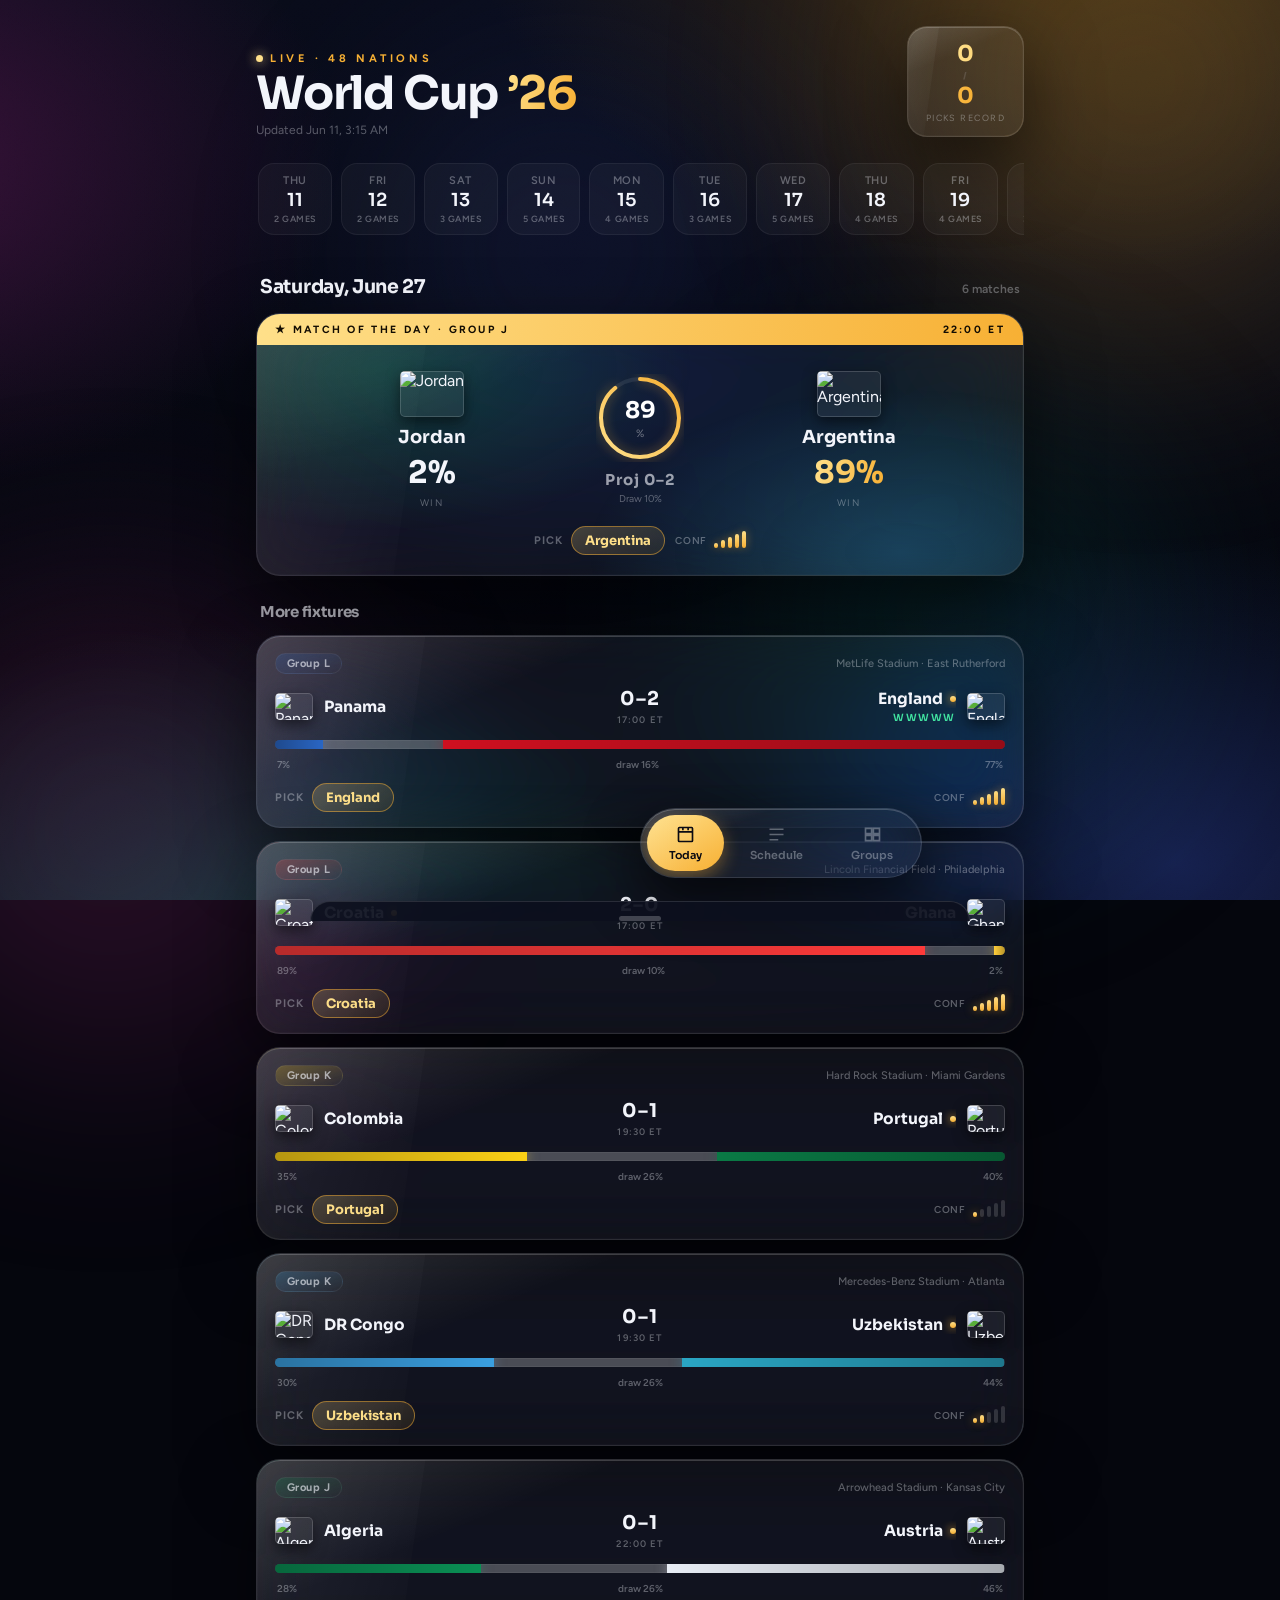
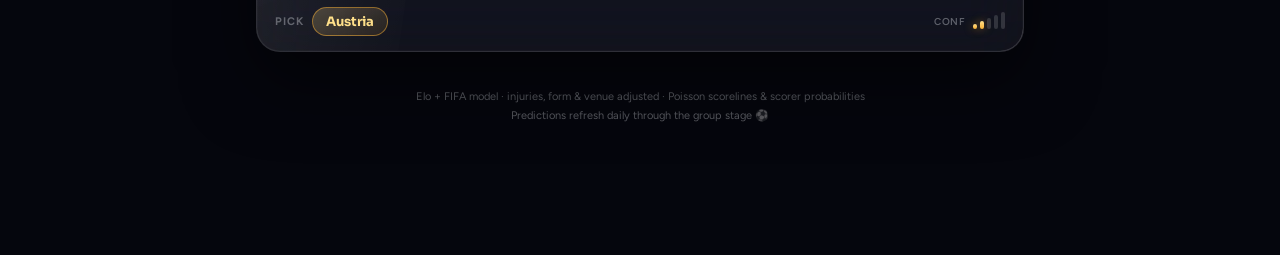
==== index.html @ d50ce972 "Pre-match refresh: last-minute injuries (Davies out opener, Enciso/Bae doubtful, Ruiz out); scorer m" ====
<!DOCTYPE html>
<html lang="en">
<head>
<meta charset="UTF-8">
<meta name="viewport" content="width=device-width, initial-scale=1.0, viewport-fit=cover">
<title>WC26 · Daily Picks</title>
<meta name="theme-color" content="#05060d">
<link rel="icon" href="data:image/svg+xml,<svg xmlns='http://www.w3.org/2000/svg' viewBox='0 0 100 100'><text y='80' font-size='80'>⚽</text></svg>">
<link rel="preconnect" href="https://fonts.googleapis.com">
<link rel="preconnect" href="https://fonts.gstatic.com" crossorigin>
<link href="https://fonts.googleapis.com/css2?family=Sora:wght@400;600;700;800&family=Figtree:wght@400;500;600;700&display=swap" rel="stylesheet">
<link href="https://api.fontshare.com/v2/css?f[]=clash-display@600,700&display=swap" rel="stylesheet">
<style>
:root{
  --bg0:#05060d; --bg1:#090c1a;
  --glass:rgba(255,255,255,.055);
  --stroke:rgba(255,255,255,.12);
  --stroke-soft:rgba(255,255,255,.06);
  --txt:#f3f5fb; --txt2:rgba(243,245,251,.62); --txt3:rgba(243,245,251,.34);
  --g1:#ffe08a; --g2:#f7b034; /* signature trophy gold */
  --win:#41e3a0; --draw:#ffce5c; --loss:#ff7184; --cyan:#67e8f9;
  --r-xl:30px; --r-lg:24px; --r-md:17px; --r-sm:12px;
  --ac1:#ffe08a; --ac2:#f7b034; /* per-card team accents (set inline) */
}
*{margin:0;padding:0;box-sizing:border-box;-webkit-tap-highlight-color:transparent}
html{scroll-behavior:smooth}
body{font-family:'Figtree',sans-serif;color:var(--txt);background:var(--bg0);min-height:100vh;overflow-x:hidden}
.dsp{font-family:'Clash Display','Sora',sans-serif}
/* ---------- atmosphere: stadium-light aurora ---------- */
.sky{position:fixed;inset:0;z-index:-3;background:
  radial-gradient(1100px 720px at 84% -14%, #3a2a12 0%, transparent 56%),
  radial-gradient(900px 640px at -10% 18%, #3a113a 0%, transparent 52%),
  radial-gradient(820px 600px at 18% 108%, #0c3b3a 0%, transparent 58%),
  radial-gradient(760px 560px at 92% 96%, #16204e 0%, transparent 58%),
  linear-gradient(180deg, var(--bg1), var(--bg0) 74%);}
.blob{position:fixed;border-radius:50%;filter:blur(120px);z-index:-2;animation:drift 30s ease-in-out infinite alternate}
.blob.b1{width:520px;height:520px;background:#f7b034;opacity:.20;top:-180px;right:-120px}
.blob.b2{width:460px;height:460px;background:#b3318c;opacity:.20;bottom:-160px;left:-120px;animation-delay:-11s}
.blob.b3{width:400px;height:400px;background:#0e8f86;opacity:.18;top:46%;left:58%;animation-delay:-20s}
.blob.b4{width:360px;height:360px;background:#3a55c8;opacity:.16;top:8%;left:30%;animation-delay:-6s}
@keyframes drift{from{transform:translate(0,0) scale(1)}to{transform:translate(60px,46px) scale(1.16)}}
.grain{position:fixed;inset:0;z-index:0;pointer-events:none;opacity:.04;mix-blend-mode:overlay;
  background-image:url("data:image/svg+xml,%3Csvg xmlns='http://www.w3.org/2000/svg' width='160' height='160'%3E%3Cfilter id='n'%3E%3CfeTurbulence type='fractalNoise' baseFrequency='0.85' numOctaves='2'/%3E%3C/filter%3E%3Crect width='100%25' height='100%25' filter='url(%23n)'/%3E%3C/svg%3E")}
/* ---------- liquid glass ---------- */
.glass{position:relative;background:var(--glass);
  backdrop-filter:blur(32px) saturate(185%);-webkit-backdrop-filter:blur(32px) saturate(185%);
  border:1px solid var(--stroke);border-radius:var(--r-lg);overflow:hidden;
  box-shadow:0 28px 70px rgba(0,0,0,.52), inset 0 1px 0 rgba(255,255,255,.17), inset 0 0 0 .5px rgba(255,255,255,.04);}
.glass::before{content:"";position:absolute;inset:0;border-radius:inherit;pointer-events:none;z-index:0;
  background:linear-gradient(158deg, rgba(255,255,255,.13) 0%, transparent 30%);}
/* animated specular sheen sweep */
.glass::after{content:"";position:absolute;top:-60%;left:-30%;width:50%;height:220%;pointer-events:none;z-index:0;
  background:linear-gradient(100deg, transparent, rgba(255,255,255,.07), transparent);
  transform:rotate(8deg);animation:sheen 9s ease-in-out infinite}
@keyframes sheen{0%,72%{left:-40%}88%,100%{left:130%}}
.glass>*{position:relative;z-index:1}
.edge{position:absolute;inset:-1px;border-radius:inherit;pointer-events:none;padding:1px;z-index:0;
  background:linear-gradient(150deg, color-mix(in srgb,var(--ac1) 60%,transparent), transparent 42%, color-mix(in srgb,var(--ac2) 48%,transparent));
  -webkit-mask:linear-gradient(#000 0 0) content-box, linear-gradient(#000 0 0);-webkit-mask-composite:xor;mask-composite:exclude;opacity:.55;transition:opacity .4s}
.glass:hover .edge{opacity:1}
/* ---------- layout ---------- */
.wrap{max-width:800px;margin:0 auto;padding:26px 16px 130px;position:relative;z-index:1}
header.top{display:flex;align-items:flex-end;justify-content:space-between;gap:12px;margin-bottom:22px;animation:rise .7s cubic-bezier(.2,.85,.25,1) both}
.brand .kick{font-size:11px;letter-spacing:.34em;text-transform:uppercase;color:var(--g2);font-weight:700;margin-bottom:7px;display:flex;align-items:center;gap:7px}
.brand .kick::before{content:"";width:7px;height:7px;border-radius:50%;background:var(--g1);box-shadow:0 0 12px var(--g1);animation:pulse 2s infinite}
@keyframes pulse{0%,100%{opacity:1}50%{opacity:.3}}
.brand h1{font-family:'Clash Display','Sora',sans-serif;font-weight:700;font-size:clamp(30px,7.5vw,46px);letter-spacing:-1.2px;line-height:.92}
.brand h1 em{font-style:normal;background:linear-gradient(100deg,var(--g1),var(--g2));-webkit-background-clip:text;background-clip:text;color:transparent}
.brand .sub{font-size:12px;color:var(--txt3);margin-top:9px}
.record{padding:13px 18px;border-radius:20px;text-align:center;white-space:nowrap;--ac1:var(--g1);--ac2:var(--g2)}
.record b{font-family:'Clash Display','Sora';font-weight:700;font-size:22px;background:linear-gradient(100deg,var(--g1),var(--g2));-webkit-background-clip:text;background-clip:text;color:transparent}
.record .pctn{font-size:11px;color:var(--txt2);font-weight:600;margin-top:1px}
.record span{display:block;font-size:9px;letter-spacing:.16em;text-transform:uppercase;color:var(--txt3);margin-top:3px}
/* floating tab bar */
nav.tabs{position:fixed;left:50%;bottom:22px;transform:translateX(-50%);z-index:30;display:flex;gap:4px;padding:6px;border-radius:999px;
  --ac1:transparent;--ac2:transparent;box-shadow:0 20px 54px rgba(0,0,0,.62),inset 0 1px 0 rgba(255,255,255,.2);animation:rise .7s .1s cubic-bezier(.2,.85,.25,1) both}
nav.tabs button{position:relative;display:flex;flex-direction:column;align-items:center;gap:3px;padding:9px 22px;border:none;border-radius:999px;background:transparent;
  color:var(--txt3);font-family:'Sora';font-weight:600;font-size:11px;cursor:pointer;transition:color .3s;z-index:1}
nav.tabs button svg{width:21px;height:21px;stroke:currentColor;fill:none;stroke-width:1.9}
nav.tabs button.on{color:#0a0a12}
nav.tabs .pill{position:absolute;top:6px;bottom:6px;border-radius:999px;background:linear-gradient(150deg,var(--g1),var(--g2));box-shadow:0 6px 18px rgba(247,176,52,.4);transition:all .42s cubic-bezier(.34,1.4,.5,1);z-index:0}
/* date scroller */
.dates{display:flex;gap:9px;overflow-x:auto;padding:4px 2px 14px;scrollbar-width:none;animation:rise .7s .15s cubic-bezier(.2,.85,.25,1) both}
.dates::-webkit-scrollbar{display:none}
.dpill{flex:0 0 auto;padding:10px 15px;border-radius:16px;border:1px solid var(--stroke-soft);background:rgba(255,255,255,.035);
  color:var(--txt3);font-family:'Figtree';font-weight:600;font-size:11px;text-transform:uppercase;letter-spacing:.05em;cursor:pointer;transition:all .25s;text-align:center}
.dpill .d{display:block;font-family:'Clash Display','Sora';font-size:18px;color:var(--txt);letter-spacing:0;margin-top:2px}
.dpill .cnt{display:block;font-size:9px;color:var(--txt3);margin-top:2px}
.dpill.on{background:linear-gradient(160deg,rgba(247,176,52,.18),rgba(247,176,52,.04));border-color:rgba(247,176,52,.5);color:var(--g1)}
.dpill.on .d{color:var(--g1)}
.dpill.today .d::after{content:"";display:inline-block;width:5px;height:5px;border-radius:50%;background:var(--g2);vertical-align:super;margin-left:3px}
/* section heads */
.shead{display:flex;align-items:baseline;justify-content:space-between;margin:26px 4px 14px;animation:rise .6s both}
.shead h2{font-family:'Clash Display','Sora';font-weight:700;font-size:19px;letter-spacing:-.3px}
.shead .meta{font-size:12px;color:var(--txt3);font-weight:600}
/* hero match */
.hero{padding:0;margin-bottom:18px;cursor:pointer;animation:rise .65s both}
.hero .band{padding:9px 18px;font-size:10.5px;letter-spacing:.22em;text-transform:uppercase;font-weight:700;color:#120c02;
  background:linear-gradient(100deg,var(--g1),var(--g2));display:flex;justify-content:space-between;align-items:center}
.hero .body{padding:26px 22px 20px;position:relative}
.hero .glow{position:absolute;inset:0;pointer-events:none;background:
  radial-gradient(460px 240px at 16% 10%,color-mix(in srgb,var(--ac1) 30%,transparent),transparent 68%),
  radial-gradient(460px 240px at 84% 90%,color-mix(in srgb,var(--ac2) 26%,transparent),transparent 68%)}
.hero .row{display:grid;grid-template-columns:1fr auto 1fr;align-items:center;gap:8px;position:relative}
.hero .side{display:flex;flex-direction:column;align-items:center;gap:9px;text-align:center}
.hero .side .nm{font-family:'Clash Display','Sora';font-weight:700;font-size:18px}
.hero .side .bigpct{font-family:'Clash Display','Sora';font-weight:700;font-size:31px;line-height:1}
.hero .side.win .bigpct{background:linear-gradient(100deg,var(--g1),var(--g2));-webkit-background-clip:text;background-clip:text;color:transparent}
.hero .side .lbl{font-size:9.5px;letter-spacing:.14em;text-transform:uppercase;color:var(--txt3)}
.hero .center{text-align:center;padding:0 4px}
.hero .center .sc{font-family:'Clash Display','Sora';font-weight:700;font-size:15px;color:var(--txt2);letter-spacing:1px;margin-top:4px}
.hero .center .draw{font-size:10px;color:var(--txt3);margin-top:3px}
.hero .pickrow{margin-top:18px;display:flex;align-items:center;justify-content:center;gap:10px;position:relative}
/* match card */
.match{margin-bottom:13px;padding:17px 18px 15px;cursor:pointer;transition:transform .3s cubic-bezier(.2,.85,.25,1);animation:rise .55s both}
.match:active{transform:scale(.985)}
.match .meta{display:flex;justify-content:space-between;align-items:center;font-size:11px;color:var(--txt3);margin-bottom:13px;font-weight:500}
.chip{padding:3px 11px;border-radius:999px;background:linear-gradient(160deg,color-mix(in srgb,var(--ac1) 24%,transparent),transparent);border:1px solid var(--stroke-soft);font-weight:700;letter-spacing:.04em;color:var(--txt2)}
.teams{display:grid;grid-template-columns:1fr auto 1fr;align-items:center;gap:10px}
.team{display:flex;align-items:center;gap:11px;min-width:0}
.team.away{flex-direction:row-reverse;text-align:right}
.team .nm{font-family:'Sora';font-weight:700;font-size:15.5px;white-space:nowrap;overflow:hidden;text-overflow:ellipsis}
.team .form{font-size:10px;letter-spacing:.16em;margin-top:3px;font-family:'Sora';font-weight:600}
.team.picked .nm::after{content:"";display:inline-block;width:6px;height:6px;border-radius:50%;background:linear-gradient(var(--g1),var(--g2));margin-left:7px;box-shadow:0 0 8px var(--g2);vertical-align:middle}
.flagimg{display:inline-block;object-fit:cover;border-radius:5px;box-shadow:0 5px 14px rgba(0,0,0,.5),inset 0 0 0 1px rgba(255,255,255,.16);vertical-align:middle;background:rgba(255,255,255,.06)}
.flagimg.fallback{display:inline-flex;align-items:center;justify-content:center;font-family:'Sora';font-weight:700;color:var(--txt2);letter-spacing:.5px}
.mid{display:flex;flex-direction:column;align-items:center;gap:3px;min-width:62px}
.mid .score{font-family:'Clash Display','Sora';font-weight:700;font-size:19px;letter-spacing:1px}
.mid .t{font-size:9.5px;color:var(--txt3);letter-spacing:.12em;text-transform:uppercase;font-weight:600}
.mid .final{font-size:9px;color:var(--g1);letter-spacing:.18em;font-weight:700}
/* probability bar — home colour vs away colour */
.probs{display:flex;height:9px;border-radius:99px;overflow:hidden;margin:15px 0 9px;background:rgba(255,255,255,.05);box-shadow:inset 0 0 0 1px rgba(255,255,255,.05)}
.probs i{display:block;height:100%;transition:width .8s cubic-bezier(.2,.85,.25,1)}
.probs .ph{background:linear-gradient(90deg,color-mix(in srgb,var(--ac1) 72%,#000),var(--ac1));box-shadow:0 0 12px color-mix(in srgb,var(--ac1) 50%,transparent)}
.probs .pd{background:rgba(255,255,255,.2)}
.probs .pa{background:linear-gradient(90deg,var(--ac2),color-mix(in srgb,var(--ac2) 72%,#000));box-shadow:0 0 12px color-mix(in srgb,var(--ac2) 50%,transparent)}
.plabels{display:flex;justify-content:space-between;font-size:10px;color:var(--txt3);margin:0 2px 12px;font-weight:600}
.plabels .dr{color:var(--txt3)}
.pickline{display:flex;justify-content:space-between;align-items:center;gap:8px}
.pick{display:flex;align-items:center;gap:8px;font-size:11px;font-weight:700;letter-spacing:.1em;color:var(--txt3)}
.pick .tag{padding:5px 13px;border-radius:999px;font-size:13px;letter-spacing:0;font-family:'Sora';font-weight:700;
  background:linear-gradient(150deg,rgba(255,224,138,.22),rgba(247,176,52,.08));border:1px solid rgba(247,176,52,.5);color:var(--g1)}
.pick .tag.draw{background:linear-gradient(150deg,rgba(255,206,92,.16),rgba(255,206,92,.04));border-color:rgba(255,206,92,.4);color:var(--draw)}
.pick.correct .tag{background:linear-gradient(150deg,rgba(65,227,160,.3),rgba(65,227,160,.1));border-color:rgba(65,227,160,.5);color:var(--win)}
.pick.wrong .tag{background:linear-gradient(150deg,rgba(255,113,132,.2),rgba(255,113,132,.05));border-color:rgba(255,113,132,.45);color:var(--loss)}
.conf{display:flex;align-items:center;gap:7px;font-size:10px;color:var(--txt3);font-weight:600;text-transform:uppercase;letter-spacing:.08em}
.bars{display:flex;gap:3px;align-items:flex-end;height:15px}
.bars i{width:4px;border-radius:2px;background:rgba(255,255,255,.14)}
.bars i.on{background:linear-gradient(180deg,var(--g1),var(--g2));box-shadow:0 0 8px rgba(247,176,52,.5)}
.bars i:nth-child(1){height:5px}.bars i:nth-child(2){height:8px}.bars i:nth-child(3){height:11px}.bars i:nth-child(4){height:14px}.bars i:nth-child(5){height:17px}
/* expand */
.why{max-height:0;overflow:hidden;transition:max-height .5s cubic-bezier(.2,.85,.25,1)}
.match.open .why,.hero.open .why{max-height:1200px}
.why .sec{margin-top:15px;padding-top:14px;border-top:1px solid var(--stroke-soft)}
.why ul{list-style:none}
.why li{font-size:12.6px;color:var(--txt2);padding:5px 0 5px 20px;position:relative;line-height:1.5}
.why li::before{content:"";position:absolute;left:3px;top:11px;width:6px;height:6px;border-radius:2px;background:var(--ac1);opacity:.85;transform:rotate(45deg)}
.why li.lnk{color:var(--cyan);cursor:pointer;font-weight:600}
.why li.lnk::before{background:var(--cyan)}
.whyhead{font-family:'Sora';font-size:11px;letter-spacing:.16em;text-transform:uppercase;color:var(--g2);margin-bottom:11px;display:flex;align-items:center;gap:8px}
.whyhead::after{content:"";flex:1;height:1px;background:var(--stroke-soft)}
/* scorer cards */
.scorers{display:grid;grid-template-columns:1fr 1fr;gap:9px}
.scol .sct{font-size:10px;font-weight:700;color:var(--txt3);text-transform:uppercase;letter-spacing:.08em;margin-bottom:7px;display:flex;align-items:center;gap:6px}
.pcard{display:flex;align-items:center;gap:10px;padding:9px 11px;margin-bottom:7px;border-radius:14px;background:rgba(255,255,255,.045);border:1px solid var(--stroke-soft)}
.pcard .av{width:30px;height:30px;border-radius:9px;flex:0 0 auto;display:flex;align-items:center;justify-content:center;font-family:'Clash Display','Sora';font-weight:700;font-size:12px;color:#0a0a12;background:linear-gradient(150deg,var(--ac1),var(--ac2))}
.pcard .pi{min-width:0;flex:1}
.pcard .pn{font-size:12.5px;font-weight:700;font-family:'Sora';white-space:nowrap;overflow:hidden;text-overflow:ellipsis}
.pcard .pm{font-size:10px;color:var(--txt3);white-space:nowrap;overflow:hidden;text-overflow:ellipsis}
.pcard .pr{text-align:right;flex:0 0 auto}
.pcard .pp{font-family:'Clash Display','Sora';font-weight:700;font-size:15px;line-height:1}
.pcard .pp small{font-size:9px;color:var(--txt3);font-weight:500}
.badge{display:inline-block;margin-top:3px;padding:2px 7px;border-radius:7px;font-size:8.5px;font-weight:700;letter-spacing:.05em;text-transform:uppercase}
.badge.High{background:rgba(247,176,52,.18);color:var(--g1);border:1px solid rgba(247,176,52,.4)}
.badge.Medium{background:rgba(103,232,249,.14);color:var(--cyan);border:1px solid rgba(103,232,249,.34)}
.badge.Low{background:rgba(255,255,255,.07);color:var(--txt3);border:1px solid var(--stroke-soft)}
.pcard .pen{color:var(--draw);font-size:10px}
.snote{font-size:10.5px;color:var(--txt3);padding:2px 0 4px}
/* groups */
.ggrid{display:grid;grid-template-columns:repeat(auto-fill,minmax(340px,1fr));gap:15px}
.gcard{padding:20px;animation:rise .55s both;--ac1:var(--g1);--ac2:var(--g2)}
.gcard h3{font-family:'Clash Display','Sora';font-size:14px;letter-spacing:.16em;margin-bottom:6px;background:linear-gradient(100deg,var(--g1),var(--g2));-webkit-background-clip:text;background-clip:text;color:transparent}
.gcard .gh{display:grid;grid-template-columns:24px 30px 1fr 56px 44px;gap:8px;font-size:9px;letter-spacing:.1em;text-transform:uppercase;color:var(--txt3);padding:0 4px 8px;font-weight:700;border-bottom:1px solid var(--stroke-soft);margin-bottom:4px}
.grow{display:grid;grid-template-columns:24px 30px 1fr 56px 44px;align-items:center;gap:8px;padding:9px 4px;border-radius:11px;font-size:13.5px;cursor:pointer;transition:background .2s;position:relative}
.grow:hover{background:rgba(255,255,255,.05)}
.grow .pos{font-family:'Clash Display','Sora';font-weight:700;font-size:13px;text-align:center}
.grow .nm{font-weight:600;white-space:nowrap;overflow:hidden;text-overflow:ellipsis}
.grow .pts{font-family:'Clash Display','Sora';font-weight:700;font-size:14px;text-align:right;background:linear-gradient(100deg,var(--g1),var(--g2));-webkit-background-clip:text;background-clip:text;color:transparent}
.grow .elo{color:var(--txt3);font-size:11px;text-align:right;font-weight:600}
.grow.q::after{content:"";position:absolute;left:-20px;top:6px;bottom:6px;width:3px;border-radius:0 3px 3px 0;background:linear-gradient(180deg,var(--g1),var(--g2))}
.grow.q .pos{color:var(--g1)}
/* team sheet */
.sheet-bg{position:fixed;inset:0;background:rgba(2,3,8,.68);backdrop-filter:blur(8px);z-index:40;opacity:0;pointer-events:none;transition:opacity .35s}
.sheet-bg.on{opacity:1;pointer-events:auto}
.sheet{position:fixed;left:50%;bottom:0;transform:translate(-50%,105%);width:min(660px,100%);max-height:86vh;overflow-y:auto;z-index:41;
  border-radius:30px 30px 0 0;transition:transform .5s cubic-bezier(.25,1.1,.35,1);background:rgba(12,16,30,.92);
  backdrop-filter:blur(36px) saturate(185%);border:1px solid var(--stroke);border-bottom:none}
.sheet.on{transform:translate(-50%,0)}
.sheet::-webkit-scrollbar{width:0}
.sheet .grab{width:42px;height:5px;border-radius:99px;background:rgba(255,255,255,.22);margin:14px auto 0;position:sticky;top:14px}
.sheet .shero{padding:8px 24px 22px;position:relative;overflow:hidden}
.sheet .shero .bg{position:absolute;inset:0;background:radial-gradient(520px 220px at 24% -10%,color-mix(in srgb,var(--ac1) 30%,transparent),transparent 70%)}
.sheet h2{font-family:'Clash Display','Sora';font-size:27px;display:flex;align-items:center;gap:13px;position:relative;letter-spacing:-.5px}
.sheet .stats{display:flex;gap:10px;margin:18px 0 4px;flex-wrap:wrap;position:relative}
.stat{flex:1;min-width:78px;padding:12px 14px;border-radius:16px;background:rgba(255,255,255,.05);border:1px solid var(--stroke-soft)}
.stat b{font-family:'Clash Display','Sora';font-size:19px;display:block;line-height:1}
.stat span{font-size:9px;text-transform:uppercase;letter-spacing:.1em;color:var(--txt3);margin-top:5px;display:block}
.sbody{padding:0 24px 42px}
.sbody h4{font-family:'Sora';font-size:11px;letter-spacing:.16em;text-transform:uppercase;color:var(--g2);margin:24px 0 10px;display:flex;align-items:center;gap:8px}
.sbody h4::after{content:"";flex:1;height:1px;background:var(--stroke-soft)}
.pl{display:flex;justify-content:space-between;gap:10px;align-items:center;padding:10px 0;border-bottom:1px solid var(--stroke-soft)}
.pl .who{font-size:14px;font-weight:600}.pl .who .c{color:var(--txt3);font-size:11.5px;font-weight:500;display:block;margin-top:1px}
.pl .stt{color:var(--g1);font-family:'Clash Display','Sora';font-size:14px;white-space:nowrap;text-align:right}
.plnote{font-size:12px;color:var(--txt3);line-height:1.45;padding:6px 0 9px;border-bottom:1px solid var(--stroke-soft)}
.inj{display:flex;gap:9px;align-items:flex-start;color:#ffb0b8;font-size:13.5px;padding:7px 0}
.inj .ic{color:var(--loss)}.inj b{color:var(--txt)}.inj small{color:var(--txt3);display:block}
.nw{color:var(--txt2);font-size:13.5px;line-height:1.55;padding:7px 0 7px 18px;position:relative}
.nw::before{content:"›";position:absolute;left:3px;color:var(--g2);font-weight:700}
.empty{text-align:center;padding:70px 22px;color:var(--txt3);font-size:14px;--ac1:transparent;--ac2:transparent}
.foot{margin-top:36px;text-align:center;font-size:11px;color:var(--txt3);line-height:1.7}
@keyframes rise{from{opacity:0;transform:translateY(18px)}to{opacity:1;transform:translateY(0)}}
@media(max-width:560px){
  .team .nm{font-size:14px}
  .hero .side .bigpct{font-size:26px}
  .ggrid{grid-template-columns:1fr}.wrap{padding-bottom:120px}
  nav.tabs button{padding:9px 18px}
  .scorers{grid-template-columns:1fr}
}
</style>
</head>
<body>
<div class="sky"></div>
<div class="blob b1"></div><div class="blob b2"></div><div class="blob b3"></div><div class="blob b4"></div>
<div class="grain"></div>

<div class="wrap">
  <header class="top">
    <div class="brand">
      <div class="kick">Live · 48 nations</div>
      <h1 class="dsp">World Cup <em>’26</em></h1>
      <div class="sub" id="updated">loading…</div>
    </div>
    <div class="record glass" id="record"><div class="edge"></div><b>–</b><span>picks record</span></div>
  </header>
  <div id="view"></div>
  <div class="foot">Elo + FIFA model · injuries, form &amp; venue adjusted · Poisson scorelines &amp; scorer probabilities<br>Predictions refresh daily through the group stage ⚽</div>
</div>

<nav class="tabs glass">
  <span class="pill"></span>
  <button class="on" data-v="today"><svg viewBox="0 0 24 24"><path d="M5 4h14a1 1 0 011 1v14a1 1 0 01-1 1H5a1 1 0 01-1-1V5a1 1 0 011-1zM4 9h16M9 4v3M15 4v3"/></svg>Today</button>
  <button data-v="schedule"><svg viewBox="0 0 24 24"><path d="M4 6h16M4 12h16M4 18h10"/></svg>Schedule</button>
  <button data-v="groups"><svg viewBox="0 0 24 24"><path d="M4 5h7v6H4zM13 5h7v6h-7zM4 13h7v6H4zM13 13h7v6h-7z"/></svg>Groups</button>
</nav>

<div class="sheet-bg" id="sheetBg" onclick="closeSheet()"></div>
<div class="sheet" id="sheet"><div class="grab"></div><div id="sheetBody"></div></div>

<script>
const NC={
 Argentina:['#7cb6e8','#3a8fd6'],France:['#3a6fe0','#ef4135'],Spain:['#e23b4e','#ffc400'],England:['#e8edf5','#cf1020'],Brazil:['#ffdf00','#16a34a'],
 Portugal:['#e03325','#0a7a45'],Netherlands:['#ff7a2e','#21468b'],Belgium:['#ffd23f','#ef3340'],Germany:['#ffce3a','#e23b4e'],Croatia:['#ff3b3b','#2436a7'],
 Italy:['#2a7fd0','#16a34a'],Morocco:['#c92a36','#0a7a45'],Uruguay:['#6bb1e0','#ffd23f'],Colombia:['#fcd116','#1452c4'],'United States':['#5566c4','#c8324a'],
 Mexico:['#0a8f54','#e23b4e'],Canada:['#ff3b3b','#e8edf5'],Japan:['#d62e4a','#e8edf5'],'South Korea':['#2a6fd0','#d6324a'],Senegal:['#1aa653','#fdef42'],
 Switzerland:['#e8324a','#e8edf5'],Denmark:['#d33b52','#e8edf5'],Austria:['#ef4154','#e8edf5'],Australia:['#16a34a','#ffce3a'],Ecuador:['#ffd23f','#2a6fd0'],
 Turkey:['#e8324a','#e8edf5'],Ukraine:['#2a7fd0','#ffd500'],Poland:['#e8526b','#e8edf5'],Wales:['#e8324a','#16a34a'],Scotland:['#3a6fd0','#e8edf5'],
 Norway:['#d33b52','#3a55c8'],Sweden:['#3a7fd0','#ffce3a'],'Czech Republic':['#3a55c8','#e8324a'],Czechia:['#3a55c8','#e8324a'],Serbia:['#e8526b','#2a4fa7'],
 Nigeria:['#16a34a','#e8edf5'],Egypt:['#e8324a','#2a2a2a'],Algeria:['#0a8f54','#e23b4e'],Tunisia:['#e8324a','#e8edf5'],'Ivory Coast':['#ff8a2e','#16a34a'],
 Ghana:['#0a8f54','#ffce3a'],Cameroon:['#0a8f54','#e8324a'],'South Africa':['#0a8f54','#ffce3a'],Iran:['#3aa653','#e8324a'],'Saudi Arabia':['#0a8f54','#e8edf5'],
 Qatar:['#8a1d44','#e8edf5'],Iraq:['#0a8f54','#e8324a'],Jordan:['#0a8f54','#e8324a'],Uzbekistan:['#3abf4a','#2aa6c4'],'New Zealand':['#2a3fa7','#d6324a'],
 'Costa Rica':['#2a4fd0','#e8324a'],Honduras:['#3a99e0','#e8edf5'],Panama:['#2a66c4','#e8324a'],Jamaica:['#16a34a','#ffd23f'],Curacao:['#2a4fd0','#f9d616'],
 'Curaçao':['#2a4fd0','#f9d616'],Peru:['#e8324a','#e8edf5'],Chile:['#2a4fd0','#e8324a'],Paraguay:['#e8324a','#2a4fd0'],Venezuela:['#ffd23f','#d6324a'],
 Bolivia:['#16a34a','#e8324a'],'United Arab Emirates':['#0a8f54','#e8324a'],UAE:['#0a8f54','#e8324a'],'Cape Verde':['#2a55c8','#e8526b'],'DR Congo':['#3a9fe0','#f7d618'],
 'Trinidad and Tobago':['#e8324a','#2a2a2a'],'Bosnia and Herzegovina':['#ffce3a','#3a55c8'],'New Caledonia':['#3a55c8','#e8324a']
};
const DEF=['#ffe08a','#f7b034'];
const ISO={
 Mexico:'mx','South Africa':'za','South Korea':'kr','Czech Republic':'cz',Canada:'ca','Bosnia and Herzegovina':'ba',
 Qatar:'qa',Switzerland:'ch',Brazil:'br',Morocco:'ma',Haiti:'ht',Scotland:'gb-sct','United States':'us',Paraguay:'py',
 Australia:'au',Turkey:'tr',Germany:'de','Curaçao':'cw','Curacao':'cw','Ivory Coast':'ci',Ecuador:'ec',Netherlands:'nl',
 Japan:'jp',Sweden:'se',Tunisia:'tn',Belgium:'be',Egypt:'eg',Iran:'ir','New Zealand':'nz',Spain:'es','Cape Verde':'cv',
 'Saudi Arabia':'sa',Uruguay:'uy',France:'fr',Senegal:'sn',Iraq:'iq',Norway:'no',Argentina:'ar',Algeria:'dz',Austria:'at',
 Jordan:'jo',Portugal:'pt','DR Congo':'cd',Uzbekistan:'uz',Colombia:'co',England:'gb-eng',Croatia:'hr',Ghana:'gh',Panama:'pa'
};
const fl=(t,px)=>{const c=ISO[t];const sz=px||30;
  return c?`<img class="flagimg" style="width:${sz}px;height:${(sz*0.72).toFixed(0)}px" src="https://flagcdn.com/${c}.svg" alt="${t}">`
          :`<span class="flagimg fallback" style="width:${sz}px;height:${(sz*0.72).toFixed(0)}px;font-size:${(sz*0.4).toFixed(0)}px">${(t||'').slice(0,3).toUpperCase()}</span>`;};
let DATA=null, curView='today', curDate=null;
const $=s=>document.querySelector(s);
const fmtDate=d=>new Date(d+'T12:00:00').toLocaleDateString('en-US',{weekday:'long',month:'long',day:'numeric'});
const todayStr=()=>{const n=new Date();return n.getFullYear()+'-'+String(n.getMonth()+1).padStart(2,'0')+'-'+String(n.getDate()).padStart(2,'0');};
const esc=s=>(s||'').replace(/'/g,"\\'");
const acc=t=>NC[t]||DEF;
const flag=t=>(DATA.teams[t]&&DATA.teams[t].flag)||'🏳️';
const pct=p=>Math.round(p*100)+'%';
const initials=n=>{const w=(n||'').split(' ');return ((w[0]||'')[0]||'')+((w[w.length-1]||'')[0]||'');};
const formHTML=f=>!f?'':[...f].map(c=>`<span style="color:${c==='W'?'var(--win)':c==='D'?'var(--draw)':'var(--loss)'}">${c}</span>`).join('');

fetch('data/predictions.json?t='+Date.now()).then(r=>r.json()).then(d=>{
  DATA=d;
  const dates=[...new Set(d.matches.map(m=>m.date))].sort();
  const t=todayStr();
  curDate=dates.includes(t)?t:(dates.find(x=>x>=t)||dates[dates.length-1]);
  const up=new Date(d.updated);
  $('#updated').textContent='Updated '+up.toLocaleString('en-US',{month:'short',day:'numeric',hour:'numeric',minute:'2-digit'});
  const rec=d.record,pctv=rec.total?Math.round(rec.correct/rec.total*100):null;
  $('#record').innerHTML=`<div class="edge"></div><b>${rec.correct}<span style="opacity:.4">/</span>${rec.total}</b>${pctv!=null?`<div class="pctn">${pctv}% hit</div>`:''}<span>picks record</span>`;
  render();
}).catch(e=>{$('#view').innerHTML='<div class="empty glass">Predictions data not loaded yet.<br><small>'+e+'</small></div>';});

const btns=document.querySelectorAll('nav.tabs button'),pill=$('.tabs .pill');
function movePill(){const b=document.querySelector('nav.tabs button.on');pill.style.left=b.offsetLeft+'px';pill.style.width=b.offsetWidth+'px';}
btns.forEach(b=>b.onclick=()=>{btns.forEach(x=>x.classList.remove('on'));b.classList.add('on');curView=b.dataset.v;movePill();render();});
window.addEventListener('load',()=>setTimeout(movePill,60));window.addEventListener('resize',movePill);

function meter(p,size){
  const r=size/2-5,c=2*Math.PI*r,off=c*(1-p);
  return `<svg width="${size}" height="${size}" viewBox="0 0 ${size} ${size}">
    <defs><linearGradient id="mg" x1="0" y1="0" x2="1" y2="1"><stop offset="0" stop-color="#ffe08a"/><stop offset="1" stop-color="#f7b034"/></linearGradient></defs>
    <circle cx="${size/2}" cy="${size/2}" r="${r}" fill="none" stroke="rgba(255,255,255,.08)" stroke-width="4"/>
    <circle cx="${size/2}" cy="${size/2}" r="${r}" fill="none" stroke="url(#mg)" stroke-width="4" stroke-linecap="round"
      stroke-dasharray="${c}" stroke-dashoffset="${off}" transform="rotate(-90 ${size/2} ${size/2})" style="transition:stroke-dashoffset 1s cubic-bezier(.2,.85,.25,1);filter:drop-shadow(0 0 6px rgba(247,176,52,.45))"/>
    <text x="50%" y="50%" text-anchor="middle" dy="0" font-family="Clash Display,Sora" font-weight="700" font-size="${size*.26}" fill="#fff">${Math.round(p*100)}</text>
    <text x="50%" y="50%" text-anchor="middle" dy="${size*.22}" font-size="${size*.12}" fill="rgba(255,255,255,.4)">%</text>
  </svg>`;
}
function confBars(c){return `<div class="conf">conf<div class="bars">${[1,2,3,4,5].map(n=>`<i class="${n<=c?'on':''}"></i>`).join('')}</div></div>`;}

function scorerCol(team,list){
  if(!list||!list.length)return '';
  const[a1,a2]=acc(team);
  return `<div class="scol" style="--ac1:${a1};--ac2:${a2}">
    <div class="sct">${fl(team,16)} ${team}</div>
    ${list.map(p=>`<div class="pcard">
      <div class="av">${initials(p.player)}</div>
      <div class="pi"><div class="pn">${p.player}${p.pens?' <span class="pen" title="penalty taker">⚽</span>':''}${p.doubtful?' <span style="color:var(--loss);font-size:8.5px;font-weight:700;letter-spacing:.04em">DOUBT</span>':''}</div>
        <div class="pm">${p.club||p.pos||''}${p.goals!=null?` · ${p.goals}G club`:''} · 🎯 ${p.shots} shots</div></div>
      <div class="pr"><div class="pp">${Math.round(p.anytime*100)}<small>%</small></div>
        <span class="badge ${p.conf_label}">${p.conf_label}</span></div>
    </div>`).join('')}
  </div>`;
}
function scorerBlock(m){
  const s=m.scorers;
  if(!s||((!s.home||!s.home.length)&&(!s.away||!s.away.length)))return '';
  return `<div class="sec"><div class="whyhead">⚽ Likely scorers · anytime goal %</div>
    <div class="scorers">${scorerCol(m.home,s.home)}${scorerCol(m.away,s.away)}</div>
    <div class="snote">Anytime-scorer probability from club scoring rate × team's expected goals. Badge = confidence.</div></div>`;
}
function whyBlock(m,p){
  return `<div class="why">
    <div class="sec"><div class="whyhead">Why this pick</div><ul>${p.reasons.map(r=>`<li>${r}</li>`).join('')}</ul></div>
    ${scorerBlock(m)}
    <div class="sec"><ul>
      <li class="lnk" onclick="event.stopPropagation();openSheet('${esc(m.home)}')">${m.home} — injuries, key players, news →</li>
      <li class="lnk" onclick="event.stopPropagation();openSheet('${esc(m.away)}')">${m.away} — injuries, key players, news →</li>
    </ul></div>
  </div>`;
}

function heroCard(m){
  const p=m.prediction,[a1]=acc(m.home),[,b2]=acc(m.away);
  const homePicked=p.pick_type==='home',awayPicked=p.pick_type==='away',drawPick=p.pick_type==='draw';
  const winP=homePicked?p.p_home:awayPicked?p.p_away:p.p_draw,fin=m.status==='final';
  return `<div class="hero glass" style="--ac1:${a1};--ac2:${b2}" onclick="this.classList.toggle('open')">
    <div class="edge"></div>
    <div class="band"><span>★ Match of the Day · Group ${m.group}</span><span>${m.time_et||''} ET</span></div>
    <div class="body"><div class="glow"></div>
      <div class="row">
        <div class="side ${homePicked?'win':''}">
          ${fl(m.home,64)}<span class="nm">${m.home}</span>
          <span class="bigpct">${pct(p.p_home)}</span><span class="lbl">win</span>
        </div>
        <div class="center">
          ${meter(winP,88)}
          <div class="sc">${fin?(m.result.home_goals+'–'+m.result.away_goals):'Proj '+p.score.replace('-','–')}</div>
          <div class="draw">Draw ${pct(p.p_draw)}</div>
        </div>
        <div class="side ${awayPicked?'win':''}">
          ${fl(m.away,64)}<span class="nm">${m.away}</span>
          <span class="bigpct">${pct(p.p_away)}</span><span class="lbl">win</span>
        </div>
      </div>
      <div class="pickrow">
        <div class="pick ${m.graded||''}">PICK <span class="tag ${drawPick?'draw':''}">${p.pick}${m.graded?(m.graded==='correct'?' ✓':' ✗'):''}</span></div>
        ${confBars(p.confidence)}
      </div>
      ${whyBlock(m,p)}
    </div>
  </div>`;
}

function matchCard(m,i){
  const p=m.prediction,[a1]=acc(m.home),[,b2]=acc(m.away);
  const homePicked=p.pick_type==='home',awayPicked=p.pick_type==='away',fin=m.status==='final';
  const fh=DATA.teams[m.home]&&DATA.teams[m.home].form,fa=DATA.teams[m.away]&&DATA.teams[m.away].form;
  const mid=fin
    ?`<div class="score">${m.result.home_goals}–${m.result.away_goals}</div><div class="final">FINAL</div>`
    :`<div class="score">${p.score.replace('-','–')}</div><div class="t">${m.time_et||'TBD'} ET</div>`;
  return `<div class="match glass" style="--ac1:${a1};--ac2:${b2};animation-delay:${Math.min(i*0.04,0.35)}s" onclick="this.classList.toggle('open')">
    <div class="edge"></div>
    <div class="meta"><span class="chip">Group ${m.group}</span><span>${m.venue?m.venue+' · ':''}${m.city||''}</span></div>
    <div class="teams">
      <div class="team ${homePicked?'picked':''}">
        ${fl(m.home,38)}
        <div style="min-width:0"><div class="nm">${m.home}</div>${fh?`<div class="form">${formHTML(fh)}</div>`:''}</div>
      </div>
      <div class="mid">${mid}</div>
      <div class="team away ${awayPicked?'picked':''}">
        ${fl(m.away,38)}
        <div style="min-width:0"><div class="nm">${m.away}</div>${fa?`<div class="form">${formHTML(fa)}</div>`:''}</div>
      </div>
    </div>
    <div class="probs"><i class="ph" style="width:${p.p_home*100}%"></i><i class="pd" style="width:${p.p_draw*100}%"></i><i class="pa" style="width:${p.p_away*100}%"></i></div>
    <div class="plabels"><span>${pct(p.p_home)}</span><span class="dr">draw ${pct(p.p_draw)}</span><span>${pct(p.p_away)}</span></div>
    <div class="pickline">
      <div class="pick ${m.graded||''}">PICK <span class="tag ${p.pick_type==='draw'?'draw':''}">${p.pick}${m.graded?(m.graded==='correct'?' ✓':' ✗'):''}</span></div>
      ${confBars(p.confidence)}
    </div>
    ${whyBlock(m,p)}
  </div>`;
}

function render(){
  const v=$('#view');
  if(curView==='today'){
    const dates=[...new Set(DATA.matches.map(m=>m.date))].sort();
    const t=todayStr();
    const ms=DATA.matches.filter(m=>m.date===curDate).sort((a,b)=>(a.time_et||'').localeCompare(b.time_et||''));
    const hero=ms.slice().sort((a,b)=>b.prediction.confidence-a.prediction.confidence||(eloSum(b)-eloSum(a)))[0];
    const rest=ms.filter(m=>m!==hero);
    v.innerHTML=`<div class="dates">${dates.map(d=>{
      const dt=new Date(d+'T12:00:00'),n=DATA.matches.filter(x=>x.date===d).length;
      return `<button class="dpill ${d===curDate?'on':''} ${d===t?'today':''}" onclick="curDate='${d}';render()">${dt.toLocaleDateString('en-US',{weekday:'short'})}<span class="d">${dt.getDate()}</span><span class="cnt">${n} ${n===1?'game':'games'}</span></button>`;
    }).join('')}</div>
    <div class="shead"><h2 class="dsp">${fmtDate(curDate)}</h2><span class="meta">${ms.length} match${ms.length!==1?'es':''}</span></div>`
    +(ms.length?(hero?heroCard(hero):'')+(rest.length?`<div class="shead"><h2 class="dsp" style="font-size:15px;color:var(--txt2)">More fixtures</h2></div>`:'')+rest.map(matchCard).join(''):'<div class="empty glass">No matches scheduled this day.</div>');
  }
  else if(curView==='schedule'){
    const byDate={};DATA.matches.forEach(m=>{(byDate[m.date]=byDate[m.date]||[]).push(m);});
    v.innerHTML=Object.keys(byDate).sort().map(d=>{
      const ms=byDate[d].sort((a,b)=>(a.time_et||'').localeCompare(b.time_et||''));
      return `<div class="shead"><h2 class="dsp" style="font-size:16px">${fmtDate(d)}</h2><span class="meta">${ms.length} games</span></div>`+ms.map(matchCard).join('');
    }).join('');
  }
  else{
    v.innerHTML=`<div class="shead"><h2 class="dsp">Group projections</h2><span class="meta">expected points</span></div>
    <div class="ggrid">${Object.keys(DATA.standings).sort().map((g,i)=>`
      <div class="gcard glass" style="animation-delay:${i*0.03}s"><div class="edge"></div>
        <h3 class="dsp">GROUP ${g}</h3>
        <div class="gh"><span>#</span><span></span><span>Nation</span><span style="text-align:right">xPts</span><span style="text-align:right">Elo</span></div>
        ${DATA.standings[g].map((r,j)=>`
          <div class="grow ${j<2?'q':''}" onclick="openSheet('${esc(r.team)}')">
            <span class="pos">${j+1}</span><span>${fl(r.team,26)}</span>
            <span class="nm">${r.team}</span><span class="pts">${r.exp_pts}</span><span class="elo">${r.elo}</span>
          </div>`).join('')}
      </div>`).join('')}</div>`;
  }
}
function eloSum(m){return (DATA.teams[m.home]?.elo||0)+(DATA.teams[m.away]?.elo||0);}

function openSheet(name){
  const t=DATA.teams[name];if(!t)return;
  const[a1,a2]=acc(name);
  $('#sheet').style.setProperty('--ac1',a1);$('#sheet').style.setProperty('--ac2',a2);
  $('#sheetBody').innerHTML=`
    <div class="shero"><div class="bg"></div>
      <h2 class="dsp">${fl(name,52)}${name}</h2>
      <div class="stats">
        <div class="stat"><b>${t.elo}</b><span>Elo rating</span></div>
        ${t.fifa_rank?`<div class="stat"><b>#${t.fifa_rank}</b><span>FIFA rank</span></div>`:''}
        ${t.form?`<div class="stat"><b style="letter-spacing:1px">${formHTML(t.form)}</b><span>Last 5</span></div>`:''}
      </div>
    </div>
    <div class="sbody">
    ${t.form_note?`<div class="nw" style="padding-left:0;margin-top:4px">${t.form_note}</div>`:''}
    ${t.injuries&&t.injuries.length?`<h4>Injuries &amp; suspensions</h4>${t.injuries.map(i=>`<div class="inj"><span class="ic">⚠</span><div><b>${i.player}</b> — ${i.status}${i.note?`<small>${i.note}</small>`:''}</div></div>`).join('')}`:''}
    ${t.key_players&&t.key_players.length?`<h4>Key players · 25/26 club season</h4>${t.key_players.map(p=>`
      <div class="pl"><div class="who">${p.player}<span class="c">${p.club||''}</span></div>
      <div class="stt">${[p.goals!=null?p.goals+'G':'',p.assists!=null?p.assists+'A':''].filter(Boolean).join(' ')||'—'}</div></div>
      ${p.note?`<div class="plnote">${p.note}</div>`:''}`).join('')}`:''}
    ${t.news&&t.news.length?`<h4>Latest news</h4>${t.news.map(n=>`<div class="nw">${n}</div>`).join('')}`:''}
    ${(!t.injuries||!t.injuries.length)&&(!t.key_players||!t.key_players.length)&&(!t.news||!t.news.length)?`<div class="nw" style="padding-left:0;margin-top:18px">Detailed intel updating as the tournament progresses.</div>`:''}
    </div>`;
  $('#sheetBg').classList.add('on');$('#sheet').classList.add('on');document.body.style.overflow='hidden';
}
function closeSheet(){$('#sheetBg').classList.remove('on');$('#sheet').classList.remove('on');document.body.style.overflow='';}
document.addEventListener('keydown',e=>{if(e.key==='Escape')closeSheet();});
</script>
</body>
</html>
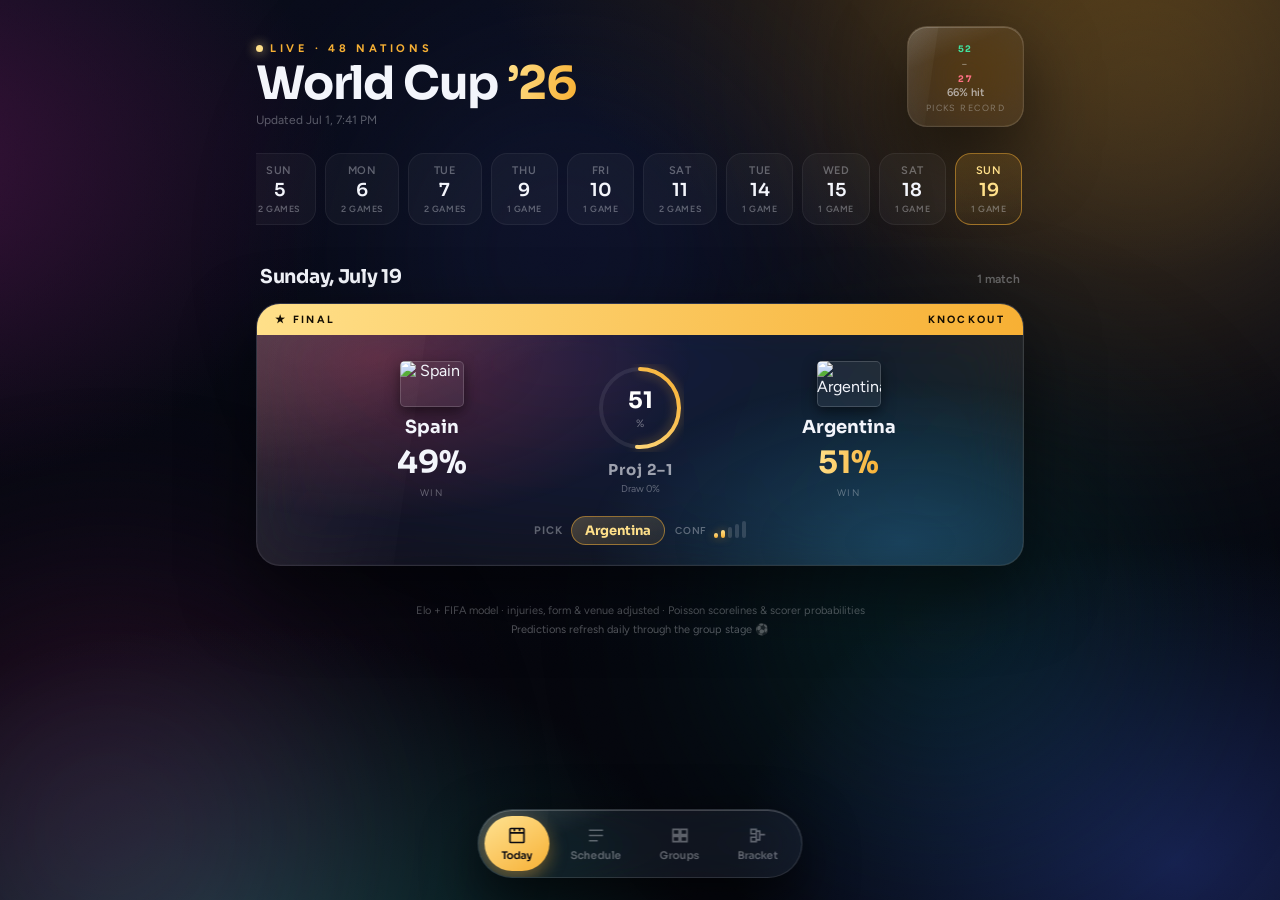
==== commit beee99af: "auto update 2026-07-01: recorded R32 results (Germany-Paraguay, Netherlands-Morocco PSO, Brazil-Japa" ====
--- a/index.html
+++ b/index.html
@@ -73,9 +73,10 @@
 .record span{display:block;font-size:9px;letter-spacing:.16em;text-transform:uppercase;color:var(--txt3);margin-top:3px}
 /* floating tab bar */
 nav.tabs{position:fixed;left:50%;bottom:22px;transform:translateX(-50%);z-index:30;display:flex;gap:4px;padding:6px;border-radius:999px;
-  --ac1:transparent;--ac2:transparent;box-shadow:0 20px 54px rgba(0,0,0,.62),inset 0 1px 0 rgba(255,255,255,.2);animation:rise .7s .1s cubic-bezier(.2,.85,.25,1) both}
-nav.tabs button{position:relative;display:flex;flex-direction:column;align-items:center;gap:3px;padding:9px 22px;border:none;border-radius:999px;background:transparent;
-  color:var(--txt3);font-family:'Sora';font-weight:600;font-size:11px;cursor:pointer;transition:color .3s;z-index:1}
+  --ac1:transparent;--ac2:transparent;box-shadow:0 20px 54px rgba(0,0,0,.62),inset 0 1px 0 rgba(255,255,255,.2);animation:riseTab .7s .1s cubic-bezier(.2,.85,.25,1) both}
+@keyframes riseTab{from{opacity:0;transform:translateX(-50%) translateY(18px)}to{opacity:1;transform:translateX(-50%) translateY(0)}}
+nav.tabs button{position:relative;display:flex;flex-direction:column;align-items:center;gap:3px;padding:9px 17px;border:none;border-radius:999px;background:transparent;
+  color:var(--txt3);font-family:'Sora';font-weight:600;font-size:10.5px;cursor:pointer;transition:color .3s;z-index:1}
 nav.tabs button svg{width:21px;height:21px;stroke:currentColor;fill:none;stroke-width:1.9}
 nav.tabs button.on{color:#0a0a12}
 nav.tabs .pill{position:absolute;top:6px;bottom:6px;border-radius:999px;background:linear-gradient(150deg,var(--g1),var(--g2));box-shadow:0 6px 18px rgba(247,176,52,.4);transition:all .42s cubic-bezier(.34,1.4,.5,1);z-index:0}
@@ -189,6 +190,41 @@
 .grow .elo{color:var(--txt3);font-size:11px;text-align:right;font-weight:600}
 .grow.q::after{content:"";position:absolute;left:-20px;top:6px;bottom:6px;width:3px;border-radius:0 3px 3px 0;background:linear-gradient(180deg,var(--g1),var(--g2))}
 .grow.q .pos{color:var(--g1)}
+/* knockout / bracket */
+.kchamp{padding:20px 22px;margin-bottom:18px;display:flex;align-items:center;gap:16px;--ac1:var(--g1);--ac2:var(--g2);animation:rise .6s both}
+.kchamp .tro{font-size:40px;filter:drop-shadow(0 6px 16px rgba(247,176,52,.5))}
+.kchamp .ci{flex:1;min-width:0}
+.kchamp .cl{font-size:10px;letter-spacing:.22em;text-transform:uppercase;color:var(--g2);font-weight:700}
+.kchamp .cn{font-family:'Clash Display','Sora';font-weight:700;font-size:24px;display:flex;align-items:center;gap:11px;margin-top:4px;letter-spacing:-.4px}
+.kchamp .cp{text-align:right}
+.kchamp .cp b{font-family:'Clash Display','Sora';font-weight:700;font-size:26px;background:linear-gradient(100deg,var(--g1),var(--g2));-webkit-background-clip:text;background-clip:text;color:transparent}
+.kchamp .cp span{display:block;font-size:9px;letter-spacing:.12em;text-transform:uppercase;color:var(--txt3);margin-top:2px}
+.odds{padding:8px 14px;animation:rise .55s both;--ac1:var(--g1);--ac2:var(--g2)}
+.orow{display:grid;grid-template-columns:20px 28px 1fr 56px;align-items:center;gap:10px;padding:9px 4px;border-bottom:1px solid var(--stroke-soft);position:relative}
+.orow:last-child{border-bottom:none}
+.orow .ork{font-family:'Clash Display','Sora';font-weight:700;font-size:12px;color:var(--txt3);text-align:center}
+.orow .onm{min-width:0}
+.orow .onm .onn{font-weight:700;font-size:14px;white-space:nowrap;overflow:hidden;text-overflow:ellipsis}
+.orow .obar{height:5px;border-radius:99px;background:rgba(255,255,255,.06);margin-top:5px;overflow:hidden}
+.orow .obar i{display:block;height:100%;border-radius:99px;background:linear-gradient(90deg,var(--g2),var(--g1));box-shadow:0 0 10px rgba(247,176,52,.5);transition:width .9s cubic-bezier(.2,.85,.25,1)}
+.orow .och{font-family:'Clash Display','Sora';font-weight:700;font-size:17px;text-align:right;background:linear-gradient(100deg,var(--g1),var(--g2));-webkit-background-clip:text;background-clip:text;color:transparent}
+.orow .och small{display:block;font-family:'Figtree';font-weight:600;font-size:9px;color:var(--txt3);-webkit-text-fill-color:var(--txt3);margin-top:1px}
+.kround{margin-top:8px}
+.kround .krh{font-family:'Clash Display','Sora';font-size:13px;letter-spacing:.12em;text-transform:uppercase;color:var(--g2);margin:20px 4px 11px;display:flex;align-items:center;gap:10px}
+.kround .krh::after{content:"";flex:1;height:1px;background:var(--stroke-soft)}
+.kround .krh span{font-family:'Figtree';font-size:10px;letter-spacing:.04em;text-transform:none;color:var(--txt3)}
+.ktie{display:flex;align-items:center;gap:10px;padding:11px 15px;margin-bottom:9px;border-radius:15px;--ac1:var(--g1);--ac2:var(--g2);animation:rise .5s both}
+.ktie .kside{flex:1;display:flex;align-items:center;gap:9px;min-width:0;font-weight:600;font-size:13.5px}
+.ktie .kside.away{flex-direction:row-reverse;text-align:right}
+.ktie .kside .knm{white-space:nowrap;overflow:hidden;text-overflow:ellipsis;color:var(--txt2)}
+.ktie .kside.win .knm{color:var(--txt);font-weight:700}
+.ktie .kside.win .knm::after{content:"";display:inline-block;width:5px;height:5px;border-radius:50%;background:linear-gradient(var(--g1),var(--g2));margin-left:6px;box-shadow:0 0 7px var(--g2);vertical-align:middle}
+.ktie .ksc{flex:0 0 auto;text-align:center;min-width:54px}
+.ktie .ksc .kk{font-family:'Clash Display','Sora';font-weight:700;font-size:14px;letter-spacing:.5px}
+.ktie .ksc .kpb{font-size:8.5px;color:var(--txt3);letter-spacing:.04em;margin-top:2px}
+.ktie .ksc .kfin{font-size:8px;color:var(--g1);font-weight:700;letter-spacing:.14em}
+.kdate{font-size:9px;color:var(--txt3);text-align:center;margin-bottom:3px}
+.knote{font-size:11px;color:var(--txt3);margin:14px 4px 4px;line-height:1.5}
 /* team sheet */
 .sheet-bg{position:fixed;inset:0;background:rgba(2,3,8,.68);backdrop-filter:blur(8px);z-index:40;opacity:0;pointer-events:none;transition:opacity .35s}
 .sheet-bg.on{opacity:1;pointer-events:auto}
@@ -251,6 +287,7 @@
   <button class="on" data-v="today"><svg viewBox="0 0 24 24"><path d="M5 4h14a1 1 0 011 1v14a1 1 0 01-1 1H5a1 1 0 01-1-1V5a1 1 0 011-1zM4 9h16M9 4v3M15 4v3"/></svg>Today</button>
   <button data-v="schedule"><svg viewBox="0 0 24 24"><path d="M4 6h16M4 12h16M4 18h10"/></svg>Schedule</button>
   <button data-v="groups"><svg viewBox="0 0 24 24"><path d="M4 5h7v6H4zM13 5h7v6h-7zM4 13h7v6H4zM13 13h7v6h-7z"/></svg>Groups</button>
+  <button data-v="bracket"><svg viewBox="0 0 24 24"><path d="M4 5h6v5H4zM4 14h6v5H4zM10 7h4v10h-4zM14 11h6"/></svg>Bracket</button>
 </nav>
 
 <div class="sheet-bg" id="sheetBg" onclick="closeSheet()"></div>
@@ -298,13 +335,14 @@
 
 fetch('data/predictions.json?t='+Date.now()).then(r=>r.json()).then(d=>{
   DATA=d;
-  const dates=[...new Set(d.matches.map(m=>m.date))].sort();
+  const ko=(d.knockout&&d.knockout.bracket)?d.knockout.bracket.filter(m=>m.home&&m.away).map(m=>m.date):[];
+  const dates=[...new Set(d.matches.map(m=>m.date).concat(ko))].sort();
   const t=todayStr();
   curDate=dates.includes(t)?t:(dates.find(x=>x>=t)||dates[dates.length-1]);
   const up=new Date(d.updated);
   $('#updated').textContent='Updated '+up.toLocaleString('en-US',{month:'short',day:'numeric',hour:'numeric',minute:'2-digit'});
   const rec=d.record,pctv=rec.total?Math.round(rec.correct/rec.total*100):null;
-  $('#record').innerHTML=`<div class="edge"></div><b>${rec.correct}<span style="opacity:.4">/</span>${rec.total}</b>${pctv!=null?`<div class="pctn">${pctv}% hit</div>`:''}<span>picks record</span>`;
+  $('#record').innerHTML=`<div class="edge"></div><b><span style="-webkit-text-fill-color:var(--win);color:var(--win)">${rec.correct}</span><span style="-webkit-text-fill-color:rgba(255,255,255,.35)">–</span><span style="-webkit-text-fill-color:var(--loss);color:var(--loss)">${rec.wrong||0}</span></b><div class="pctn">${rec.total?pctv+'% hit':(rec.pending||0)+' to play'}</div><span>picks record</span>`;
   render();
 }).catch(e=>{$('#view').innerHTML='<div class="empty glass">Predictions data not loaded yet.<br><small>'+e+'</small></div>';});
 
@@ -364,7 +402,7 @@
   const winP=homePicked?p.p_home:awayPicked?p.p_away:p.p_draw,fin=m.status==='final';
   return `<div class="hero glass" style="--ac1:${a1};--ac2:${b2}" onclick="this.classList.toggle('open')">
     <div class="edge"></div>
-    <div class="band"><span>★ Match of the Day · Group ${m.group}</span><span>${m.time_et||''} ET</span></div>
+    <div class="band"><span>★ ${m.ko?m.round:'Match of the Day · Group '+m.group}</span><span>${m.ko?'Knockout':(m.time_et||'')+' ET'}</span></div>
     <div class="body"><div class="glow"></div>
       <div class="row">
         <div class="side ${homePicked?'win':''}">
@@ -394,12 +432,13 @@
   const p=m.prediction,[a1]=acc(m.home),[,b2]=acc(m.away);
   const homePicked=p.pick_type==='home',awayPicked=p.pick_type==='away',fin=m.status==='final';
   const fh=DATA.teams[m.home]&&DATA.teams[m.home].form,fa=DATA.teams[m.away]&&DATA.teams[m.away].form;
+  const pens=m.ko&&fin&&m.result&&m.result.home_goals===m.result.away_goals;
   const mid=fin
-    ?`<div class="score">${m.result.home_goals}–${m.result.away_goals}</div><div class="final">FINAL</div>`
-    :`<div class="score">${p.score.replace('-','–')}</div><div class="t">${m.time_et||'TBD'} ET</div>`;
+    ?`<div class="score">${m.result.home_goals}–${m.result.away_goals}</div><div class="final">${pens?'PENS':'FINAL'}</div>`
+    :`<div class="score">${p.score.replace('-','–')}</div><div class="t">${m.ko?'Knockout':(m.time_et||'TBD')+' ET'}</div>`;
   return `<div class="match glass" style="--ac1:${a1};--ac2:${b2};animation-delay:${Math.min(i*0.04,0.35)}s" onclick="this.classList.toggle('open')">
     <div class="edge"></div>
-    <div class="meta"><span class="chip">Group ${m.group}</span><span>${m.venue?m.venue+' · ':''}${m.city||''}</span></div>
+    <div class="meta"><span class="chip">${m.ko?m.round:'Group '+m.group}</span><span>${m.venue?m.venue+' · ':''}${m.city||''}</span></div>
     <div class="teams">
       <div class="team ${homePicked?'picked':''}">
         ${fl(m.home,38)}
@@ -412,7 +451,7 @@
       </div>
     </div>
     <div class="probs"><i class="ph" style="width:${p.p_home*100}%"></i><i class="pd" style="width:${p.p_draw*100}%"></i><i class="pa" style="width:${p.p_away*100}%"></i></div>
-    <div class="plabels"><span>${pct(p.p_home)}</span><span class="dr">draw ${pct(p.p_draw)}</span><span>${pct(p.p_away)}</span></div>
+    <div class="plabels"><span>${pct(p.p_home)}</span>${m.ko?'<span class="dr">to advance</span>':'<span class="dr">draw '+pct(p.p_draw)+'</span>'}<span>${pct(p.p_away)}</span></div>
     <div class="pickline">
       <div class="pick ${m.graded||''}">PICK <span class="tag ${p.pick_type==='draw'?'draw':''}">${p.pick}${m.graded?(m.graded==='correct'?' ✓':' ✗'):''}</span></div>
       ${confBars(p.confidence)}
@@ -421,28 +460,58 @@
   </div>`;
 }
 
+function koConf(p){return p>=0.65?5:p>=0.58?4:p>=0.52?3:p>=0.45?2:1;}
+function koGraded(m){
+  if(m.status!=='final')return null;
+  const w=m.winner||(m.result&&m.result.winner);
+  if(!w)return null;               // undetermined (e.g. pens with no winner recorded)
+  return m.pick===w?'correct':'wrong';
+}
+function koAsMatch(m){
+  return {
+    id:m.id,date:m.date,time_et:'',city:m.city,venue:'',round:m.round,ko:true,
+    home:m.home,away:m.away,status:m.status==='final'?'final':'scheduled',
+    result:m.result||null,graded:koGraded(m),scorers:null,
+    prediction:{p_home:m.p_home,p_draw:0,p_away:m.p_away,pick:m.pick,
+      pick_type:m.pick===m.away?'away':'home',score:m.score,
+      confidence:koConf(Math.max(m.p_home,m.p_away)),
+      reasons:[`${m.round}${m.city?' · '+m.city:''}`,
+               `Win probability — ${m.home} ${pct(m.p_home)} · ${m.away} ${pct(m.p_away)}`,
+               m.status==='final'?'Result settled':'Projected tie (teams confirm as earlier rounds finish)']}
+  };
+}
+// group fixtures + knockout fixtures, normalized to one shape
+function allFixtures(){
+  const ko=(DATA.knockout&&DATA.knockout.bracket)?DATA.knockout.bracket.filter(m=>m.home&&m.away).map(koAsMatch):[];
+  return DATA.matches.concat(ko);
+}
+
 function render(){
   const v=$('#view');
   if(curView==='today'){
-    const dates=[...new Set(DATA.matches.map(m=>m.date))].sort();
+    const fx=allFixtures();
+    const dates=[...new Set(fx.map(m=>m.date))].sort();
     const t=todayStr();
-    const ms=DATA.matches.filter(m=>m.date===curDate).sort((a,b)=>(a.time_et||'').localeCompare(b.time_et||''));
+    const ms=fx.filter(m=>m.date===curDate).sort((a,b)=>(a.id-b.id));
     const hero=ms.slice().sort((a,b)=>b.prediction.confidence-a.prediction.confidence||(eloSum(b)-eloSum(a)))[0];
     const rest=ms.filter(m=>m!==hero);
     v.innerHTML=`<div class="dates">${dates.map(d=>{
-      const dt=new Date(d+'T12:00:00'),n=DATA.matches.filter(x=>x.date===d).length;
+      const dt=new Date(d+'T12:00:00'),n=fx.filter(x=>x.date===d).length;
       return `<button class="dpill ${d===curDate?'on':''} ${d===t?'today':''}" onclick="curDate='${d}';render()">${dt.toLocaleDateString('en-US',{weekday:'short'})}<span class="d">${dt.getDate()}</span><span class="cnt">${n} ${n===1?'game':'games'}</span></button>`;
     }).join('')}</div>
     <div class="shead"><h2 class="dsp">${fmtDate(curDate)}</h2><span class="meta">${ms.length} match${ms.length!==1?'es':''}</span></div>`
     +(ms.length?(hero?heroCard(hero):'')+(rest.length?`<div class="shead"><h2 class="dsp" style="font-size:15px;color:var(--txt2)">More fixtures</h2></div>`:'')+rest.map(matchCard).join(''):'<div class="empty glass">No matches scheduled this day.</div>');
+    requestAnimationFrame(()=>{const sc=v.querySelector('.dates'),on=v.querySelector('.dpill.on');if(sc&&on){const s=sc.getBoundingClientRect(),o=on.getBoundingClientRect();sc.scrollLeft+=(o.left-s.left)-(s.width-o.width)/2;}});
   }
   else if(curView==='schedule'){
-    const byDate={};DATA.matches.forEach(m=>{(byDate[m.date]=byDate[m.date]||[]).push(m);});
+    const byDate={};allFixtures().forEach(m=>{(byDate[m.date]=byDate[m.date]||[]).push(m);});
     v.innerHTML=Object.keys(byDate).sort().map(d=>{
-      const ms=byDate[d].sort((a,b)=>(a.time_et||'').localeCompare(b.time_et||''));
-      return `<div class="shead"><h2 class="dsp" style="font-size:16px">${fmtDate(d)}</h2><span class="meta">${ms.length} games</span></div>`+ms.map(matchCard).join('');
+      const ms=byDate[d].sort((a,b)=>(a.id-b.id));
+      const ko=ms[0].ko?` · ${ms[0].round}`:'';
+      return `<div class="shead"><h2 class="dsp" style="font-size:16px">${fmtDate(d)}</h2><span class="meta">${ms.length} game${ms.length!==1?'s':''}${ko}</span></div>`+ms.map(matchCard).join('');
     }).join('');
   }
+  else if(curView==='bracket'){ renderBracket(v); }
   else{
     v.innerHTML=`<div class="shead"><h2 class="dsp">Group projections</h2><span class="meta">expected points</span></div>
     <div class="ggrid">${Object.keys(DATA.standings).sort().map((g,i)=>`
@@ -458,6 +527,50 @@
   }
 }
 function eloSum(m){return (DATA.teams[m.home]?.elo||0)+(DATA.teams[m.away]?.elo||0);}
+
+function renderBracket(v){
+  const k=DATA.knockout;
+  if(!k){v.innerHTML='<div class="empty glass">Knockout projections will appear here.</div>';return;}
+  const champ=k.projected_champion,co=k.odds.find(o=>o.team===champ)||{};
+  const top=k.odds.filter(o=>o.champion>0||o.qualify>0.5).slice(0,16);
+  const maxc=Math.max(...top.map(o=>o.champion),0.01);
+  const[ca1,ca2]=acc(champ);
+  let html=`<div class="kchamp glass" style="--ac1:${ca1};--ac2:${ca2}"><div class="edge"></div>
+    <span class="tro">🏆</span>
+    <div class="ci"><div class="cl">Projected champion</div><div class="cn">${fl(champ,34)} ${champ}</div></div>
+    <div class="cp"><b>${pct(co.champion||0)}</b><span>title odds</span></div>
+  </div>
+  <div class="shead"><h2 class="dsp">Title odds</h2><span class="meta">${k.sims.toLocaleString()} simulations</span></div>
+  <div class="odds glass"><div class="edge"></div>
+  ${top.map((o,i)=>`<div class="orow">
+    <span class="ork">${i+1}</span>${fl(o.team,28)}
+    <div class="onm"><div class="onn">${o.team}</div><div class="obar"><i style="width:${Math.round(o.champion/maxc*100)}%"></i></div></div>
+    <div class="och">${pct(o.champion)}<small>${pct(o.final)} final · ${pct(o.qualify)} R32</small></div>
+  </div>`).join('')}
+  </div>
+  <div class="shead"><h2 class="dsp">Projected bracket</h2><span class="meta">most likely path</span></div>`;
+  const rounds=['Round of 32','Round of 16','Quarter-finals','Semi-finals','Final','Third place'];
+  rounds.forEach(rd=>{
+    const ms=k.bracket.filter(m=>m.round===rd);if(!ms.length)return;
+    html+=`<div class="kround"><div class="krh">${rd}${ms[0].date?`<span>from ${new Date(ms[0].date+'T12:00:00').toLocaleDateString('en-US',{month:'short',day:'numeric'})}</span>`:''}</div>`;
+    ms.forEach((m,i)=>{
+      const[a1]=acc(m.home),[,b2]=acc(m.away),fin=m.status==='final';
+      const adv=fin&&m.winner?m.winner:m.pick;   // highlight who actually advanced once final
+      const hw=adv===m.home,aw=adv===m.away;
+      const pens=fin&&m.result&&m.result.home_goals===m.result.away_goals;
+      const sc=fin&&m.result?`${m.result.home_goals}–${m.result.away_goals}`:m.score.replace('-','–');
+      const grade=fin&&m.winner?(m.pick===m.winner?' ✓':' ✗'):'';
+      html+=`<div class="ktie glass" style="--ac1:${a1};--ac2:${b2};animation-delay:${Math.min(i*0.03,0.3)}s"><div class="edge"></div>
+        <div class="kside ${hw?'win':''}">${fl(m.home,26)}<span class="knm">${m.home||'—'}</span></div>
+        <div class="ksc"><div class="kk">${sc}</div>${fin?`<div class="kfin">${pens?'PENS':'FINAL'}${grade}</div>`:`<div class="kpb">${pct(Math.max(m.p_home,m.p_away))} win</div>`}</div>
+        <div class="kside away ${aw?'win':''}">${fl(m.away,26)}<span class="knm">${m.away||'—'}</span></div>
+      </div>`;
+    });
+    html+=`</div>`;
+  });
+  html+=`<div class="knote">32 teams advance: top 2 from each group plus the 8 best third-placed sides. Bracket teams are the model's projected qualifiers and update as real results come in. Knockout ties shown as regulation projections — the highlighted side is predicted to advance.</div>`;
+  v.innerHTML=html;
+}
 
 function openSheet(name){
   const t=DATA.teams[name];if(!t)return;
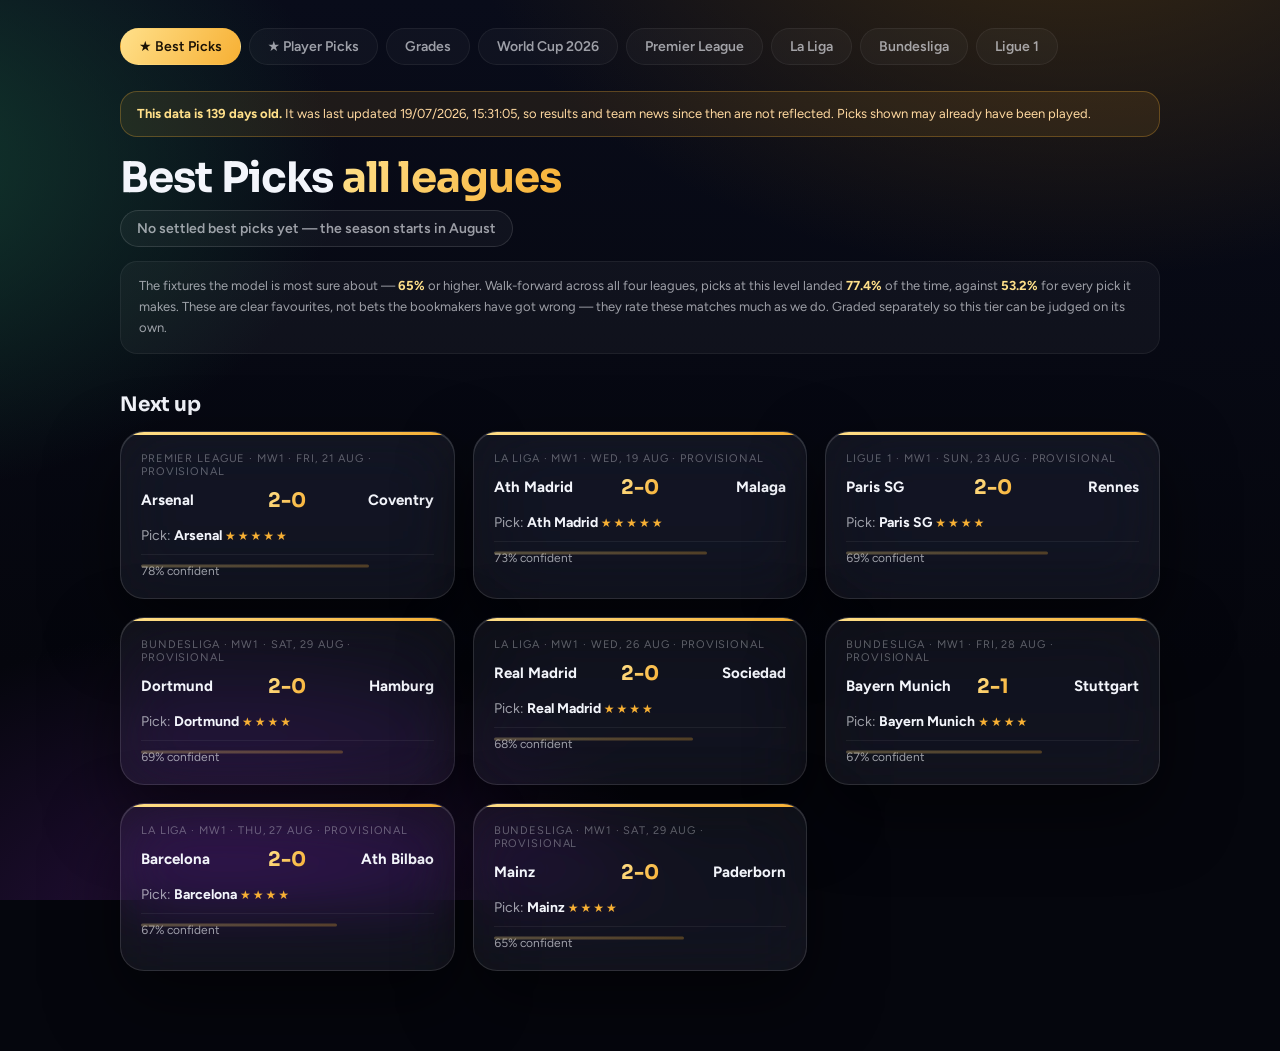
==== commit e48f86a9: "best picks: say what the tier is, and what it is not The copy implied the model had spotted somethin" ====
--- a/index.html
+++ b/index.html
@@ -3,602 +3,555 @@
 <head>
 <meta charset="UTF-8">
 <meta name="viewport" content="width=device-width, initial-scale=1.0, viewport-fit=cover">
-<title>WC26 · Daily Picks</title>
+<title>Football Predictor</title>
 <meta name="theme-color" content="#05060d">
 <link rel="icon" href="data:image/svg+xml,<svg xmlns='http://www.w3.org/2000/svg' viewBox='0 0 100 100'><text y='80' font-size='80'>⚽</text></svg>">
 <link rel="preconnect" href="https://fonts.googleapis.com">
 <link rel="preconnect" href="https://fonts.gstatic.com" crossorigin>
 <link href="https://fonts.googleapis.com/css2?family=Sora:wght@400;600;700;800&family=Figtree:wght@400;500;600;700&display=swap" rel="stylesheet">
 <link href="https://api.fontshare.com/v2/css?f[]=clash-display@600,700&display=swap" rel="stylesheet">
-<style>
-:root{
-  --bg0:#05060d; --bg1:#090c1a;
-  --glass:rgba(255,255,255,.055);
-  --stroke:rgba(255,255,255,.12);
-  --stroke-soft:rgba(255,255,255,.06);
-  --txt:#f3f5fb; --txt2:rgba(243,245,251,.62); --txt3:rgba(243,245,251,.34);
-  --g1:#ffe08a; --g2:#f7b034; /* signature trophy gold */
-  --win:#41e3a0; --draw:#ffce5c; --loss:#ff7184; --cyan:#67e8f9;
-  --r-xl:30px; --r-lg:24px; --r-md:17px; --r-sm:12px;
-  --ac1:#ffe08a; --ac2:#f7b034; /* per-card team accents (set inline) */
-}
-*{margin:0;padding:0;box-sizing:border-box;-webkit-tap-highlight-color:transparent}
-html{scroll-behavior:smooth}
-body{font-family:'Figtree',sans-serif;color:var(--txt);background:var(--bg0);min-height:100vh;overflow-x:hidden}
-.dsp{font-family:'Clash Display','Sora',sans-serif}
-/* ---------- atmosphere: stadium-light aurora ---------- */
-.sky{position:fixed;inset:0;z-index:-3;background:
-  radial-gradient(1100px 720px at 84% -14%, #3a2a12 0%, transparent 56%),
-  radial-gradient(900px 640px at -10% 18%, #3a113a 0%, transparent 52%),
-  radial-gradient(820px 600px at 18% 108%, #0c3b3a 0%, transparent 58%),
-  radial-gradient(760px 560px at 92% 96%, #16204e 0%, transparent 58%),
-  linear-gradient(180deg, var(--bg1), var(--bg0) 74%);}
-.blob{position:fixed;border-radius:50%;filter:blur(120px);z-index:-2;animation:drift 30s ease-in-out infinite alternate}
-.blob.b1{width:520px;height:520px;background:#f7b034;opacity:.20;top:-180px;right:-120px}
-.blob.b2{width:460px;height:460px;background:#b3318c;opacity:.20;bottom:-160px;left:-120px;animation-delay:-11s}
-.blob.b3{width:400px;height:400px;background:#0e8f86;opacity:.18;top:46%;left:58%;animation-delay:-20s}
-.blob.b4{width:360px;height:360px;background:#3a55c8;opacity:.16;top:8%;left:30%;animation-delay:-6s}
-@keyframes drift{from{transform:translate(0,0) scale(1)}to{transform:translate(60px,46px) scale(1.16)}}
-.grain{position:fixed;inset:0;z-index:0;pointer-events:none;opacity:.04;mix-blend-mode:overlay;
-  background-image:url("data:image/svg+xml,%3Csvg xmlns='http://www.w3.org/2000/svg' width='160' height='160'%3E%3Cfilter id='n'%3E%3CfeTurbulence type='fractalNoise' baseFrequency='0.85' numOctaves='2'/%3E%3C/filter%3E%3Crect width='100%25' height='100%25' filter='url(%23n)'/%3E%3C/svg%3E")}
-/* ---------- liquid glass ---------- */
-.glass{position:relative;background:var(--glass);
-  backdrop-filter:blur(32px) saturate(185%);-webkit-backdrop-filter:blur(32px) saturate(185%);
-  border:1px solid var(--stroke);border-radius:var(--r-lg);overflow:hidden;
-  box-shadow:0 28px 70px rgba(0,0,0,.52), inset 0 1px 0 rgba(255,255,255,.17), inset 0 0 0 .5px rgba(255,255,255,.04);}
-.glass::before{content:"";position:absolute;inset:0;border-radius:inherit;pointer-events:none;z-index:0;
-  background:linear-gradient(158deg, rgba(255,255,255,.13) 0%, transparent 30%);}
-/* animated specular sheen sweep */
-.glass::after{content:"";position:absolute;top:-60%;left:-30%;width:50%;height:220%;pointer-events:none;z-index:0;
-  background:linear-gradient(100deg, transparent, rgba(255,255,255,.07), transparent);
-  transform:rotate(8deg);animation:sheen 9s ease-in-out infinite}
-@keyframes sheen{0%,72%{left:-40%}88%,100%{left:130%}}
-.glass>*{position:relative;z-index:1}
-.edge{position:absolute;inset:-1px;border-radius:inherit;pointer-events:none;padding:1px;z-index:0;
-  background:linear-gradient(150deg, color-mix(in srgb,var(--ac1) 60%,transparent), transparent 42%, color-mix(in srgb,var(--ac2) 48%,transparent));
-  -webkit-mask:linear-gradient(#000 0 0) content-box, linear-gradient(#000 0 0);-webkit-mask-composite:xor;mask-composite:exclude;opacity:.55;transition:opacity .4s}
-.glass:hover .edge{opacity:1}
-/* ---------- layout ---------- */
-.wrap{max-width:800px;margin:0 auto;padding:26px 16px 130px;position:relative;z-index:1}
-header.top{display:flex;align-items:flex-end;justify-content:space-between;gap:12px;margin-bottom:22px;animation:rise .7s cubic-bezier(.2,.85,.25,1) both}
-.brand .kick{font-size:11px;letter-spacing:.34em;text-transform:uppercase;color:var(--g2);font-weight:700;margin-bottom:7px;display:flex;align-items:center;gap:7px}
-.brand .kick::before{content:"";width:7px;height:7px;border-radius:50%;background:var(--g1);box-shadow:0 0 12px var(--g1);animation:pulse 2s infinite}
-@keyframes pulse{0%,100%{opacity:1}50%{opacity:.3}}
-.brand h1{font-family:'Clash Display','Sora',sans-serif;font-weight:700;font-size:clamp(30px,7.5vw,46px);letter-spacing:-1.2px;line-height:.92}
-.brand h1 em{font-style:normal;background:linear-gradient(100deg,var(--g1),var(--g2));-webkit-background-clip:text;background-clip:text;color:transparent}
-.brand .sub{font-size:12px;color:var(--txt3);margin-top:9px}
-.record{padding:13px 18px;border-radius:20px;text-align:center;white-space:nowrap;--ac1:var(--g1);--ac2:var(--g2)}
-.record b{font-family:'Clash Display','Sora';font-weight:700;font-size:22px;background:linear-gradient(100deg,var(--g1),var(--g2));-webkit-background-clip:text;background-clip:text;color:transparent}
-.record .pctn{font-size:11px;color:var(--txt2);font-weight:600;margin-top:1px}
-.record span{display:block;font-size:9px;letter-spacing:.16em;text-transform:uppercase;color:var(--txt3);margin-top:3px}
-/* floating tab bar */
-nav.tabs{position:fixed;left:50%;bottom:22px;transform:translateX(-50%);z-index:30;display:flex;gap:4px;padding:6px;border-radius:999px;
-  --ac1:transparent;--ac2:transparent;box-shadow:0 20px 54px rgba(0,0,0,.62),inset 0 1px 0 rgba(255,255,255,.2);animation:riseTab .7s .1s cubic-bezier(.2,.85,.25,1) both}
-@keyframes riseTab{from{opacity:0;transform:translateX(-50%) translateY(18px)}to{opacity:1;transform:translateX(-50%) translateY(0)}}
-nav.tabs button{position:relative;display:flex;flex-direction:column;align-items:center;gap:3px;padding:9px 17px;border:none;border-radius:999px;background:transparent;
-  color:var(--txt3);font-family:'Sora';font-weight:600;font-size:10.5px;cursor:pointer;transition:color .3s;z-index:1}
-nav.tabs button svg{width:21px;height:21px;stroke:currentColor;fill:none;stroke-width:1.9}
-nav.tabs button.on{color:#0a0a12}
-nav.tabs .pill{position:absolute;top:6px;bottom:6px;border-radius:999px;background:linear-gradient(150deg,var(--g1),var(--g2));box-shadow:0 6px 18px rgba(247,176,52,.4);transition:all .42s cubic-bezier(.34,1.4,.5,1);z-index:0}
-/* date scroller */
-.dates{display:flex;gap:9px;overflow-x:auto;padding:4px 2px 14px;scrollbar-width:none;animation:rise .7s .15s cubic-bezier(.2,.85,.25,1) both}
-.dates::-webkit-scrollbar{display:none}
-.dpill{flex:0 0 auto;padding:10px 15px;border-radius:16px;border:1px solid var(--stroke-soft);background:rgba(255,255,255,.035);
-  color:var(--txt3);font-family:'Figtree';font-weight:600;font-size:11px;text-transform:uppercase;letter-spacing:.05em;cursor:pointer;transition:all .25s;text-align:center}
-.dpill .d{display:block;font-family:'Clash Display','Sora';font-size:18px;color:var(--txt);letter-spacing:0;margin-top:2px}
-.dpill .cnt{display:block;font-size:9px;color:var(--txt3);margin-top:2px}
-.dpill.on{background:linear-gradient(160deg,rgba(247,176,52,.18),rgba(247,176,52,.04));border-color:rgba(247,176,52,.5);color:var(--g1)}
-.dpill.on .d{color:var(--g1)}
-.dpill.today .d::after{content:"";display:inline-block;width:5px;height:5px;border-radius:50%;background:var(--g2);vertical-align:super;margin-left:3px}
-/* section heads */
-.shead{display:flex;align-items:baseline;justify-content:space-between;margin:26px 4px 14px;animation:rise .6s both}
-.shead h2{font-family:'Clash Display','Sora';font-weight:700;font-size:19px;letter-spacing:-.3px}
-.shead .meta{font-size:12px;color:var(--txt3);font-weight:600}
-/* hero match */
-.hero{padding:0;margin-bottom:18px;cursor:pointer;animation:rise .65s both}
-.hero .band{padding:9px 18px;font-size:10.5px;letter-spacing:.22em;text-transform:uppercase;font-weight:700;color:#120c02;
-  background:linear-gradient(100deg,var(--g1),var(--g2));display:flex;justify-content:space-between;align-items:center}
-.hero .body{padding:26px 22px 20px;position:relative}
-.hero .glow{position:absolute;inset:0;pointer-events:none;background:
-  radial-gradient(460px 240px at 16% 10%,color-mix(in srgb,var(--ac1) 30%,transparent),transparent 68%),
-  radial-gradient(460px 240px at 84% 90%,color-mix(in srgb,var(--ac2) 26%,transparent),transparent 68%)}
-.hero .row{display:grid;grid-template-columns:1fr auto 1fr;align-items:center;gap:8px;position:relative}
-.hero .side{display:flex;flex-direction:column;align-items:center;gap:9px;text-align:center}
-.hero .side .nm{font-family:'Clash Display','Sora';font-weight:700;font-size:18px}
-.hero .side .bigpct{font-family:'Clash Display','Sora';font-weight:700;font-size:31px;line-height:1}
-.hero .side.win .bigpct{background:linear-gradient(100deg,var(--g1),var(--g2));-webkit-background-clip:text;background-clip:text;color:transparent}
-.hero .side .lbl{font-size:9.5px;letter-spacing:.14em;text-transform:uppercase;color:var(--txt3)}
-.hero .center{text-align:center;padding:0 4px}
-.hero .center .sc{font-family:'Clash Display','Sora';font-weight:700;font-size:15px;color:var(--txt2);letter-spacing:1px;margin-top:4px}
-.hero .center .draw{font-size:10px;color:var(--txt3);margin-top:3px}
-.hero .pickrow{margin-top:18px;display:flex;align-items:center;justify-content:center;gap:10px;position:relative}
-/* match card */
-.match{margin-bottom:13px;padding:17px 18px 15px;cursor:pointer;transition:transform .3s cubic-bezier(.2,.85,.25,1);animation:rise .55s both}
-.match:active{transform:scale(.985)}
-.match .meta{display:flex;justify-content:space-between;align-items:center;font-size:11px;color:var(--txt3);margin-bottom:13px;font-weight:500}
-.chip{padding:3px 11px;border-radius:999px;background:linear-gradient(160deg,color-mix(in srgb,var(--ac1) 24%,transparent),transparent);border:1px solid var(--stroke-soft);font-weight:700;letter-spacing:.04em;color:var(--txt2)}
-.teams{display:grid;grid-template-columns:1fr auto 1fr;align-items:center;gap:10px}
-.team{display:flex;align-items:center;gap:11px;min-width:0}
-.team.away{flex-direction:row-reverse;text-align:right}
-.team .nm{font-family:'Sora';font-weight:700;font-size:15.5px;white-space:nowrap;overflow:hidden;text-overflow:ellipsis}
-.team .form{font-size:10px;letter-spacing:.16em;margin-top:3px;font-family:'Sora';font-weight:600}
-.team.picked .nm::after{content:"";display:inline-block;width:6px;height:6px;border-radius:50%;background:linear-gradient(var(--g1),var(--g2));margin-left:7px;box-shadow:0 0 8px var(--g2);vertical-align:middle}
-.flagimg{display:inline-block;object-fit:cover;border-radius:5px;box-shadow:0 5px 14px rgba(0,0,0,.5),inset 0 0 0 1px rgba(255,255,255,.16);vertical-align:middle;background:rgba(255,255,255,.06)}
-.flagimg.fallback{display:inline-flex;align-items:center;justify-content:center;font-family:'Sora';font-weight:700;color:var(--txt2);letter-spacing:.5px}
-.mid{display:flex;flex-direction:column;align-items:center;gap:3px;min-width:62px}
-.mid .score{font-family:'Clash Display','Sora';font-weight:700;font-size:19px;letter-spacing:1px}
-.mid .t{font-size:9.5px;color:var(--txt3);letter-spacing:.12em;text-transform:uppercase;font-weight:600}
-.mid .final{font-size:9px;color:var(--g1);letter-spacing:.18em;font-weight:700}
-/* probability bar — home colour vs away colour */
-.probs{display:flex;height:9px;border-radius:99px;overflow:hidden;margin:15px 0 9px;background:rgba(255,255,255,.05);box-shadow:inset 0 0 0 1px rgba(255,255,255,.05)}
-.probs i{display:block;height:100%;transition:width .8s cubic-bezier(.2,.85,.25,1)}
-.probs .ph{background:linear-gradient(90deg,color-mix(in srgb,var(--ac1) 72%,#000),var(--ac1));box-shadow:0 0 12px color-mix(in srgb,var(--ac1) 50%,transparent)}
-.probs .pd{background:rgba(255,255,255,.2)}
-.probs .pa{background:linear-gradient(90deg,var(--ac2),color-mix(in srgb,var(--ac2) 72%,#000));box-shadow:0 0 12px color-mix(in srgb,var(--ac2) 50%,transparent)}
-.plabels{display:flex;justify-content:space-between;font-size:10px;color:var(--txt3);margin:0 2px 12px;font-weight:600}
-.plabels .dr{color:var(--txt3)}
-.pickline{display:flex;justify-content:space-between;align-items:center;gap:8px}
-.pick{display:flex;align-items:center;gap:8px;font-size:11px;font-weight:700;letter-spacing:.1em;color:var(--txt3)}
-.pick .tag{padding:5px 13px;border-radius:999px;font-size:13px;letter-spacing:0;font-family:'Sora';font-weight:700;
-  background:linear-gradient(150deg,rgba(255,224,138,.22),rgba(247,176,52,.08));border:1px solid rgba(247,176,52,.5);color:var(--g1)}
-.pick .tag.draw{background:linear-gradient(150deg,rgba(255,206,92,.16),rgba(255,206,92,.04));border-color:rgba(255,206,92,.4);color:var(--draw)}
-.pick.correct .tag{background:linear-gradient(150deg,rgba(65,227,160,.3),rgba(65,227,160,.1));border-color:rgba(65,227,160,.5);color:var(--win)}
-.pick.wrong .tag{background:linear-gradient(150deg,rgba(255,113,132,.2),rgba(255,113,132,.05));border-color:rgba(255,113,132,.45);color:var(--loss)}
-.conf{display:flex;align-items:center;gap:7px;font-size:10px;color:var(--txt3);font-weight:600;text-transform:uppercase;letter-spacing:.08em}
-.bars{display:flex;gap:3px;align-items:flex-end;height:15px}
-.bars i{width:4px;border-radius:2px;background:rgba(255,255,255,.14)}
-.bars i.on{background:linear-gradient(180deg,var(--g1),var(--g2));box-shadow:0 0 8px rgba(247,176,52,.5)}
-.bars i:nth-child(1){height:5px}.bars i:nth-child(2){height:8px}.bars i:nth-child(3){height:11px}.bars i:nth-child(4){height:14px}.bars i:nth-child(5){height:17px}
-/* expand */
-.why{max-height:0;overflow:hidden;transition:max-height .5s cubic-bezier(.2,.85,.25,1)}
-.match.open .why,.hero.open .why{max-height:1200px}
-.why .sec{margin-top:15px;padding-top:14px;border-top:1px solid var(--stroke-soft)}
-.why ul{list-style:none}
-.why li{font-size:12.6px;color:var(--txt2);padding:5px 0 5px 20px;position:relative;line-height:1.5}
-.why li::before{content:"";position:absolute;left:3px;top:11px;width:6px;height:6px;border-radius:2px;background:var(--ac1);opacity:.85;transform:rotate(45deg)}
-.why li.lnk{color:var(--cyan);cursor:pointer;font-weight:600}
-.why li.lnk::before{background:var(--cyan)}
-.whyhead{font-family:'Sora';font-size:11px;letter-spacing:.16em;text-transform:uppercase;color:var(--g2);margin-bottom:11px;display:flex;align-items:center;gap:8px}
-.whyhead::after{content:"";flex:1;height:1px;background:var(--stroke-soft)}
-/* scorer cards */
-.scorers{display:grid;grid-template-columns:1fr 1fr;gap:9px}
-.scol .sct{font-size:10px;font-weight:700;color:var(--txt3);text-transform:uppercase;letter-spacing:.08em;margin-bottom:7px;display:flex;align-items:center;gap:6px}
-.pcard{display:flex;align-items:center;gap:10px;padding:9px 11px;margin-bottom:7px;border-radius:14px;background:rgba(255,255,255,.045);border:1px solid var(--stroke-soft)}
-.pcard .av{width:30px;height:30px;border-radius:9px;flex:0 0 auto;display:flex;align-items:center;justify-content:center;font-family:'Clash Display','Sora';font-weight:700;font-size:12px;color:#0a0a12;background:linear-gradient(150deg,var(--ac1),var(--ac2))}
-.pcard .pi{min-width:0;flex:1}
-.pcard .pn{font-size:12.5px;font-weight:700;font-family:'Sora';white-space:nowrap;overflow:hidden;text-overflow:ellipsis}
-.pcard .pm{font-size:10px;color:var(--txt3);white-space:nowrap;overflow:hidden;text-overflow:ellipsis}
-.pcard .pr{text-align:right;flex:0 0 auto}
-.pcard .pp{font-family:'Clash Display','Sora';font-weight:700;font-size:15px;line-height:1}
-.pcard .pp small{font-size:9px;color:var(--txt3);font-weight:500}
-.badge{display:inline-block;margin-top:3px;padding:2px 7px;border-radius:7px;font-size:8.5px;font-weight:700;letter-spacing:.05em;text-transform:uppercase}
-.badge.High{background:rgba(247,176,52,.18);color:var(--g1);border:1px solid rgba(247,176,52,.4)}
-.badge.Medium{background:rgba(103,232,249,.14);color:var(--cyan);border:1px solid rgba(103,232,249,.34)}
-.badge.Low{background:rgba(255,255,255,.07);color:var(--txt3);border:1px solid var(--stroke-soft)}
-.pcard .pen{color:var(--draw);font-size:10px}
-.snote{font-size:10.5px;color:var(--txt3);padding:2px 0 4px}
-/* groups */
-.ggrid{display:grid;grid-template-columns:repeat(auto-fill,minmax(340px,1fr));gap:15px}
-.gcard{padding:20px;animation:rise .55s both;--ac1:var(--g1);--ac2:var(--g2)}
-.gcard h3{font-family:'Clash Display','Sora';font-size:14px;letter-spacing:.16em;margin-bottom:6px;background:linear-gradient(100deg,var(--g1),var(--g2));-webkit-background-clip:text;background-clip:text;color:transparent}
-.gcard .gh{display:grid;grid-template-columns:24px 30px 1fr 56px 44px;gap:8px;font-size:9px;letter-spacing:.1em;text-transform:uppercase;color:var(--txt3);padding:0 4px 8px;font-weight:700;border-bottom:1px solid var(--stroke-soft);margin-bottom:4px}
-.grow{display:grid;grid-template-columns:24px 30px 1fr 56px 44px;align-items:center;gap:8px;padding:9px 4px;border-radius:11px;font-size:13.5px;cursor:pointer;transition:background .2s;position:relative}
-.grow:hover{background:rgba(255,255,255,.05)}
-.grow .pos{font-family:'Clash Display','Sora';font-weight:700;font-size:13px;text-align:center}
-.grow .nm{font-weight:600;white-space:nowrap;overflow:hidden;text-overflow:ellipsis}
-.grow .pts{font-family:'Clash Display','Sora';font-weight:700;font-size:14px;text-align:right;background:linear-gradient(100deg,var(--g1),var(--g2));-webkit-background-clip:text;background-clip:text;color:transparent}
-.grow .elo{color:var(--txt3);font-size:11px;text-align:right;font-weight:600}
-.grow.q::after{content:"";position:absolute;left:-20px;top:6px;bottom:6px;width:3px;border-radius:0 3px 3px 0;background:linear-gradient(180deg,var(--g1),var(--g2))}
-.grow.q .pos{color:var(--g1)}
-/* knockout / bracket */
-.kchamp{padding:20px 22px;margin-bottom:18px;display:flex;align-items:center;gap:16px;--ac1:var(--g1);--ac2:var(--g2);animation:rise .6s both}
-.kchamp .tro{font-size:40px;filter:drop-shadow(0 6px 16px rgba(247,176,52,.5))}
-.kchamp .ci{flex:1;min-width:0}
-.kchamp .cl{font-size:10px;letter-spacing:.22em;text-transform:uppercase;color:var(--g2);font-weight:700}
-.kchamp .cn{font-family:'Clash Display','Sora';font-weight:700;font-size:24px;display:flex;align-items:center;gap:11px;margin-top:4px;letter-spacing:-.4px}
-.kchamp .cp{text-align:right}
-.kchamp .cp b{font-family:'Clash Display','Sora';font-weight:700;font-size:26px;background:linear-gradient(100deg,var(--g1),var(--g2));-webkit-background-clip:text;background-clip:text;color:transparent}
-.kchamp .cp span{display:block;font-size:9px;letter-spacing:.12em;text-transform:uppercase;color:var(--txt3);margin-top:2px}
-.odds{padding:8px 14px;animation:rise .55s both;--ac1:var(--g1);--ac2:var(--g2)}
-.orow{display:grid;grid-template-columns:20px 28px 1fr 56px;align-items:center;gap:10px;padding:9px 4px;border-bottom:1px solid var(--stroke-soft);position:relative}
-.orow:last-child{border-bottom:none}
-.orow .ork{font-family:'Clash Display','Sora';font-weight:700;font-size:12px;color:var(--txt3);text-align:center}
-.orow .onm{min-width:0}
-.orow .onm .onn{font-weight:700;font-size:14px;white-space:nowrap;overflow:hidden;text-overflow:ellipsis}
-.orow .obar{height:5px;border-radius:99px;background:rgba(255,255,255,.06);margin-top:5px;overflow:hidden}
-.orow .obar i{display:block;height:100%;border-radius:99px;background:linear-gradient(90deg,var(--g2),var(--g1));box-shadow:0 0 10px rgba(247,176,52,.5);transition:width .9s cubic-bezier(.2,.85,.25,1)}
-.orow .och{font-family:'Clash Display','Sora';font-weight:700;font-size:17px;text-align:right;background:linear-gradient(100deg,var(--g1),var(--g2));-webkit-background-clip:text;background-clip:text;color:transparent}
-.orow .och small{display:block;font-family:'Figtree';font-weight:600;font-size:9px;color:var(--txt3);-webkit-text-fill-color:var(--txt3);margin-top:1px}
-.kround{margin-top:8px}
-.kround .krh{font-family:'Clash Display','Sora';font-size:13px;letter-spacing:.12em;text-transform:uppercase;color:var(--g2);margin:20px 4px 11px;display:flex;align-items:center;gap:10px}
-.kround .krh::after{content:"";flex:1;height:1px;background:var(--stroke-soft)}
-.kround .krh span{font-family:'Figtree';font-size:10px;letter-spacing:.04em;text-transform:none;color:var(--txt3)}
-.ktie{display:flex;align-items:center;gap:10px;padding:11px 15px;margin-bottom:9px;border-radius:15px;--ac1:var(--g1);--ac2:var(--g2);animation:rise .5s both}
-.ktie .kside{flex:1;display:flex;align-items:center;gap:9px;min-width:0;font-weight:600;font-size:13.5px}
-.ktie .kside.away{flex-direction:row-reverse;text-align:right}
-.ktie .kside .knm{white-space:nowrap;overflow:hidden;text-overflow:ellipsis;color:var(--txt2)}
-.ktie .kside.win .knm{color:var(--txt);font-weight:700}
-.ktie .kside.win .knm::after{content:"";display:inline-block;width:5px;height:5px;border-radius:50%;background:linear-gradient(var(--g1),var(--g2));margin-left:6px;box-shadow:0 0 7px var(--g2);vertical-align:middle}
-.ktie .ksc{flex:0 0 auto;text-align:center;min-width:54px}
-.ktie .ksc .kk{font-family:'Clash Display','Sora';font-weight:700;font-size:14px;letter-spacing:.5px}
-.ktie .ksc .kpb{font-size:8.5px;color:var(--txt3);letter-spacing:.04em;margin-top:2px}
-.ktie .ksc .kfin{font-size:8px;color:var(--g1);font-weight:700;letter-spacing:.14em}
-.kdate{font-size:9px;color:var(--txt3);text-align:center;margin-bottom:3px}
-.knote{font-size:11px;color:var(--txt3);margin:14px 4px 4px;line-height:1.5}
-/* team sheet */
-.sheet-bg{position:fixed;inset:0;background:rgba(2,3,8,.68);backdrop-filter:blur(8px);z-index:40;opacity:0;pointer-events:none;transition:opacity .35s}
-.sheet-bg.on{opacity:1;pointer-events:auto}
-.sheet{position:fixed;left:50%;bottom:0;transform:translate(-50%,105%);width:min(660px,100%);max-height:86vh;overflow-y:auto;z-index:41;
-  border-radius:30px 30px 0 0;transition:transform .5s cubic-bezier(.25,1.1,.35,1);background:rgba(12,16,30,.92);
-  backdrop-filter:blur(36px) saturate(185%);border:1px solid var(--stroke);border-bottom:none}
-.sheet.on{transform:translate(-50%,0)}
-.sheet::-webkit-scrollbar{width:0}
-.sheet .grab{width:42px;height:5px;border-radius:99px;background:rgba(255,255,255,.22);margin:14px auto 0;position:sticky;top:14px}
-.sheet .shero{padding:8px 24px 22px;position:relative;overflow:hidden}
-.sheet .shero .bg{position:absolute;inset:0;background:radial-gradient(520px 220px at 24% -10%,color-mix(in srgb,var(--ac1) 30%,transparent),transparent 70%)}
-.sheet h2{font-family:'Clash Display','Sora';font-size:27px;display:flex;align-items:center;gap:13px;position:relative;letter-spacing:-.5px}
-.sheet .stats{display:flex;gap:10px;margin:18px 0 4px;flex-wrap:wrap;position:relative}
-.stat{flex:1;min-width:78px;padding:12px 14px;border-radius:16px;background:rgba(255,255,255,.05);border:1px solid var(--stroke-soft)}
-.stat b{font-family:'Clash Display','Sora';font-size:19px;display:block;line-height:1}
-.stat span{font-size:9px;text-transform:uppercase;letter-spacing:.1em;color:var(--txt3);margin-top:5px;display:block}
-.sbody{padding:0 24px 42px}
-.sbody h4{font-family:'Sora';font-size:11px;letter-spacing:.16em;text-transform:uppercase;color:var(--g2);margin:24px 0 10px;display:flex;align-items:center;gap:8px}
-.sbody h4::after{content:"";flex:1;height:1px;background:var(--stroke-soft)}
-.pl{display:flex;justify-content:space-between;gap:10px;align-items:center;padding:10px 0;border-bottom:1px solid var(--stroke-soft)}
-.pl .who{font-size:14px;font-weight:600}.pl .who .c{color:var(--txt3);font-size:11.5px;font-weight:500;display:block;margin-top:1px}
-.pl .stt{color:var(--g1);font-family:'Clash Display','Sora';font-size:14px;white-space:nowrap;text-align:right}
-.plnote{font-size:12px;color:var(--txt3);line-height:1.45;padding:6px 0 9px;border-bottom:1px solid var(--stroke-soft)}
-.inj{display:flex;gap:9px;align-items:flex-start;color:#ffb0b8;font-size:13.5px;padding:7px 0}
-.inj .ic{color:var(--loss)}.inj b{color:var(--txt)}.inj small{color:var(--txt3);display:block}
-.nw{color:var(--txt2);font-size:13.5px;line-height:1.55;padding:7px 0 7px 18px;position:relative}
-.nw::before{content:"›";position:absolute;left:3px;color:var(--g2);font-weight:700}
-.empty{text-align:center;padding:70px 22px;color:var(--txt3);font-size:14px;--ac1:transparent;--ac2:transparent}
-.foot{margin-top:36px;text-align:center;font-size:11px;color:var(--txt3);line-height:1.7}
-@keyframes rise{from{opacity:0;transform:translateY(18px)}to{opacity:1;transform:translateY(0)}}
-@media(max-width:560px){
-  .team .nm{font-size:14px}
-  .hero .side .bigpct{font-size:26px}
-  .ggrid{grid-template-columns:1fr}.wrap{padding-bottom:120px}
-  nav.tabs button{padding:9px 18px}
-  .scorers{grid-template-columns:1fr}
-}
-</style>
+<link rel="stylesheet" href="app.css">
 </head>
 <body>
 <div class="sky"></div>
-<div class="blob b1"></div><div class="blob b2"></div><div class="blob b3"></div><div class="blob b4"></div>
-<div class="grain"></div>
-
 <div class="wrap">
-  <header class="top">
-    <div class="brand">
-      <div class="kick">Live · 48 nations</div>
-      <h1 class="dsp">World Cup <em>’26</em></h1>
-      <div class="sub" id="updated">loading…</div>
+  <nav class="switcher" id="switcher"></nav>
+  <main id="app"><p class="sub">Loading…</p></main>
+</div>
+
+<script>
+// Each competition is described here; the switcher and router are generic.
+const COMPETITIONS = [
+  {key: "best",       label: "★ Best Picks",    data: "data/leagues/best.json",       kind: "best"},
+  {key: "players",    label: "★ Player Picks",  data: "data/leagues/player_picks.json", kind: "players"},
+  {key: "grades",     label: "Grades",          data: "data/leagues/best.json",       kind: "grades"},
+  // The World Cup is complete and frozen. Its own page carries the full bracket
+  // and the final 64-26 record; re-rendering a thinner version inside this app
+  // would lose the bracket for no benefit, so the tab links out to it instead.
+  {key: "wc",         label: "World Cup 2026",  href: "worldcup.html"},
+  {key: "pl",         label: "Premier League",  data: "data/leagues/pl.json",         clubs: "data/leagues/clubs.json",            kind: "league"},
+  {key: "laliga",     label: "La Liga",         data: "data/leagues/laliga.json",     clubs: "data/leagues/clubs_laliga.json",     kind: "league"},
+  {key: "bundesliga", label: "Bundesliga",      data: "data/leagues/bundesliga.json", clubs: "data/leagues/clubs_bundesliga.json", kind: "league"},
+  {key: "ligue1",     label: "Ligue 1",         data: "data/leagues/ligue1.json",     clubs: "data/leagues/clubs_ligue1.json",     kind: "league"},
+];
+
+// Always re-fetch the data files. Render serves these as ordinary static assets,
+// so a returning visitor's browser will happily reuse a cached copy -- meaning the
+// site can be fully up to date on the server while a reader still sees last week's
+// fixtures. Nothing in the publish pipeline or the deploy gate can detect that,
+// because it happens entirely in someone else's browser. The HTML/CSS may still be
+// cached normally; only the data must never be.
+const NO_CACHE = {cache: 'no-store'};
+
+const pct = (n, d = 0) => `${Number(n).toFixed(d)}%`;
+const num = (n, d = 1) => Number(n).toFixed(d);
+// Escape any string interpolated into innerHTML. The data is trusted, but a club
+// or player name containing & < > ' " would otherwise corrupt the markup.
+const esc = s => String(s == null ? '' : s).replace(/[&<>"']/g,
+  c => ({ '&': '&amp;', '<': '&lt;', '>': '&gt;', '"': '&quot;', "'": '&#39;' }[c]));
+function el(tag, cls, html) {
+  const e = document.createElement(tag);
+  if (cls) e.className = cls;
+  if (html !== undefined) e.innerHTML = html;
+  return e;
+}
+function recordChip(rec) {
+  const chip = el('div', 'record-chip');
+  chip.innerHTML = (rec && rec.total)
+    ? `<b>${rec.correct}–${rec.wrong}</b> · ${pct(100 * rec.correct / rec.total)} of ${rec.total} graded picks`
+    : 'No graded picks yet — the season starts in August';
+  return chip;
+}
+
+// ---------------- shared: league (and any round-robin) view ----------------
+function propList(props) {
+  return props.map(p => `
+    <li class="${p.penalty_taker ? 'pen' : ''}">
+      <span class="who">${esc(p.player)}</span>
+      <span class="pct">${num(p.anytime_pct)}%</span>
+      <span class="shots">${num(p.exp_shots)} shot attempts · ${Math.round(p.p_shots_2plus)}% 2+ · ${Math.round(p.p_sot_1plus)}% on target</span>
+    </li>`).join('');
+}
+
+// Why the model rates a fixture the way it does. Deliberately plain language and
+// signed percentages: the point is that a reader can disagree with it. A card that
+// only shows 78% can only be believed or ignored.
+function whyBlock(w, home, away) {
+  if (!w) return '';
+  const sign = v => `${v >= 0 ? '+' : ''}${num(v, 0)}%`;
+  const row = (label, v) =>
+    `<span class="wy"><b class="${v >= 0 ? 'up' : 'dn'}">${sign(v)}</b> ${esc(label)}</span>`;
+  return `<details class="why"><summary>Why this pick</summary>
+    <div class="why-rows">
+      ${row(`${home} attack`, w.home_attack_pct)}
+      ${row(`${home} defence`, w.home_defence_pct)}
+      ${row(`${away} attack`, w.away_attack_pct)}
+      ${row(`${away} defence`, w.away_defence_pct)}
+      ${row('home advantage', w.home_advantage_pct)}
     </div>
-    <div class="record glass" id="record"><div class="edge"></div><b>–</b><span>picks record</span></div>
-  </header>
-  <div id="view"></div>
-  <div class="foot">Elo + FIFA model · injuries, form &amp; venue adjusted · Poisson scorelines &amp; scorer probabilities<br>Predictions refresh daily through the group stage ⚽</div>
-</div>
-
-<nav class="tabs glass">
-  <span class="pill"></span>
-  <button class="on" data-v="today"><svg viewBox="0 0 24 24"><path d="M5 4h14a1 1 0 011 1v14a1 1 0 01-1 1H5a1 1 0 01-1-1V5a1 1 0 011-1zM4 9h16M9 4v3M15 4v3"/></svg>Today</button>
-  <button data-v="schedule"><svg viewBox="0 0 24 24"><path d="M4 6h16M4 12h16M4 18h10"/></svg>Schedule</button>
-  <button data-v="groups"><svg viewBox="0 0 24 24"><path d="M4 5h7v6H4zM13 5h7v6h-7zM4 13h7v6H4zM13 13h7v6h-7z"/></svg>Groups</button>
-  <button data-v="bracket"><svg viewBox="0 0 24 24"><path d="M4 5h6v5H4zM4 14h6v5H4zM10 7h4v10h-4zM14 11h6"/></svg>Bracket</button>
-</nav>
-
-<div class="sheet-bg" id="sheetBg" onclick="closeSheet()"></div>
-<div class="sheet" id="sheet"><div class="grab"></div><div id="sheetBody"></div></div>
-
-<script>
-const NC={
- Argentina:['#7cb6e8','#3a8fd6'],France:['#3a6fe0','#ef4135'],Spain:['#e23b4e','#ffc400'],England:['#e8edf5','#cf1020'],Brazil:['#ffdf00','#16a34a'],
- Portugal:['#e03325','#0a7a45'],Netherlands:['#ff7a2e','#21468b'],Belgium:['#ffd23f','#ef3340'],Germany:['#ffce3a','#e23b4e'],Croatia:['#ff3b3b','#2436a7'],
- Italy:['#2a7fd0','#16a34a'],Morocco:['#c92a36','#0a7a45'],Uruguay:['#6bb1e0','#ffd23f'],Colombia:['#fcd116','#1452c4'],'United States':['#5566c4','#c8324a'],
- Mexico:['#0a8f54','#e23b4e'],Canada:['#ff3b3b','#e8edf5'],Japan:['#d62e4a','#e8edf5'],'South Korea':['#2a6fd0','#d6324a'],Senegal:['#1aa653','#fdef42'],
- Switzerland:['#e8324a','#e8edf5'],Denmark:['#d33b52','#e8edf5'],Austria:['#ef4154','#e8edf5'],Australia:['#16a34a','#ffce3a'],Ecuador:['#ffd23f','#2a6fd0'],
- Turkey:['#e8324a','#e8edf5'],Ukraine:['#2a7fd0','#ffd500'],Poland:['#e8526b','#e8edf5'],Wales:['#e8324a','#16a34a'],Scotland:['#3a6fd0','#e8edf5'],
- Norway:['#d33b52','#3a55c8'],Sweden:['#3a7fd0','#ffce3a'],'Czech Republic':['#3a55c8','#e8324a'],Czechia:['#3a55c8','#e8324a'],Serbia:['#e8526b','#2a4fa7'],
- Nigeria:['#16a34a','#e8edf5'],Egypt:['#e8324a','#2a2a2a'],Algeria:['#0a8f54','#e23b4e'],Tunisia:['#e8324a','#e8edf5'],'Ivory Coast':['#ff8a2e','#16a34a'],
- Ghana:['#0a8f54','#ffce3a'],Cameroon:['#0a8f54','#e8324a'],'South Africa':['#0a8f54','#ffce3a'],Iran:['#3aa653','#e8324a'],'Saudi Arabia':['#0a8f54','#e8edf5'],
- Qatar:['#8a1d44','#e8edf5'],Iraq:['#0a8f54','#e8324a'],Jordan:['#0a8f54','#e8324a'],Uzbekistan:['#3abf4a','#2aa6c4'],'New Zealand':['#2a3fa7','#d6324a'],
- 'Costa Rica':['#2a4fd0','#e8324a'],Honduras:['#3a99e0','#e8edf5'],Panama:['#2a66c4','#e8324a'],Jamaica:['#16a34a','#ffd23f'],Curacao:['#2a4fd0','#f9d616'],
- 'Curaçao':['#2a4fd0','#f9d616'],Peru:['#e8324a','#e8edf5'],Chile:['#2a4fd0','#e8324a'],Paraguay:['#e8324a','#2a4fd0'],Venezuela:['#ffd23f','#d6324a'],
- Bolivia:['#16a34a','#e8324a'],'United Arab Emirates':['#0a8f54','#e8324a'],UAE:['#0a8f54','#e8324a'],'Cape Verde':['#2a55c8','#e8526b'],'DR Congo':['#3a9fe0','#f7d618'],
- 'Trinidad and Tobago':['#e8324a','#2a2a2a'],'Bosnia and Herzegovina':['#ffce3a','#3a55c8'],'New Caledonia':['#3a55c8','#e8324a']
-};
-const DEF=['#ffe08a','#f7b034'];
-const ISO={
- Mexico:'mx','South Africa':'za','South Korea':'kr','Czech Republic':'cz',Canada:'ca','Bosnia and Herzegovina':'ba',
- Qatar:'qa',Switzerland:'ch',Brazil:'br',Morocco:'ma',Haiti:'ht',Scotland:'gb-sct','United States':'us',Paraguay:'py',
- Australia:'au',Turkey:'tr',Germany:'de','Curaçao':'cw','Curacao':'cw','Ivory Coast':'ci',Ecuador:'ec',Netherlands:'nl',
- Japan:'jp',Sweden:'se',Tunisia:'tn',Belgium:'be',Egypt:'eg',Iran:'ir','New Zealand':'nz',Spain:'es','Cape Verde':'cv',
- 'Saudi Arabia':'sa',Uruguay:'uy',France:'fr',Senegal:'sn',Iraq:'iq',Norway:'no',Argentina:'ar',Algeria:'dz',Austria:'at',
- Jordan:'jo',Portugal:'pt','DR Congo':'cd',Uzbekistan:'uz',Colombia:'co',England:'gb-eng',Croatia:'hr',Ghana:'gh',Panama:'pa'
-};
-const fl=(t,px)=>{const c=ISO[t];const sz=px||30;
-  return c?`<img class="flagimg" style="width:${sz}px;height:${(sz*0.72).toFixed(0)}px" src="https://flagcdn.com/${c}.svg" alt="${t}">`
-          :`<span class="flagimg fallback" style="width:${sz}px;height:${(sz*0.72).toFixed(0)}px;font-size:${(sz*0.4).toFixed(0)}px">${(t||'').slice(0,3).toUpperCase()}</span>`;};
-let DATA=null, curView='today', curDate=null;
-const $=s=>document.querySelector(s);
-const fmtDate=d=>new Date(d+'T12:00:00').toLocaleDateString('en-US',{weekday:'long',month:'long',day:'numeric'});
-const todayStr=()=>{const n=new Date();return n.getFullYear()+'-'+String(n.getMonth()+1).padStart(2,'0')+'-'+String(n.getDate()).padStart(2,'0');};
-const esc=s=>(s||'').replace(/'/g,"\\'");
-const acc=t=>NC[t]||DEF;
-const flag=t=>(DATA.teams[t]&&DATA.teams[t].flag)||'🏳️';
-const pct=p=>Math.round(p*100)+'%';
-const initials=n=>{const w=(n||'').split(' ');return ((w[0]||'')[0]||'')+((w[w.length-1]||'')[0]||'');};
-const formHTML=f=>!f?'':[...f].map(c=>`<span style="color:${c==='W'?'var(--win)':c==='D'?'var(--draw)':'var(--loss)'}">${c}</span>`).join('');
-
-fetch('data/predictions.json?t='+Date.now()).then(r=>r.json()).then(d=>{
-  DATA=d;
-  const ko=(d.knockout&&d.knockout.bracket)?d.knockout.bracket.filter(m=>m.home&&m.away).map(m=>m.date):[];
-  const dates=[...new Set(d.matches.map(m=>m.date).concat(ko))].sort();
-  const t=todayStr();
-  curDate=dates.includes(t)?t:(dates.find(x=>x>=t)||dates[dates.length-1]);
-  const up=new Date(d.updated);
-  $('#updated').textContent='Updated '+up.toLocaleString('en-US',{month:'short',day:'numeric',hour:'numeric',minute:'2-digit'});
-  const rec=d.record,pctv=rec.total?Math.round(rec.correct/rec.total*100):null;
-  $('#record').innerHTML=`<div class="edge"></div><b><span style="-webkit-text-fill-color:var(--win);color:var(--win)">${rec.correct}</span><span style="-webkit-text-fill-color:rgba(255,255,255,.35)">–</span><span style="-webkit-text-fill-color:var(--loss);color:var(--loss)">${rec.wrong||0}</span></b><div class="pctn">${rec.total?pctv+'% hit':(rec.pending||0)+' to play'}</div><span>picks record</span>`;
-  render();
-}).catch(e=>{$('#view').innerHTML='<div class="empty glass">Predictions data not loaded yet.<br><small>'+e+'</small></div>';});
-
-const btns=document.querySelectorAll('nav.tabs button'),pill=$('.tabs .pill');
-function movePill(){const b=document.querySelector('nav.tabs button.on');pill.style.left=b.offsetLeft+'px';pill.style.width=b.offsetWidth+'px';}
-btns.forEach(b=>b.onclick=()=>{btns.forEach(x=>x.classList.remove('on'));b.classList.add('on');curView=b.dataset.v;movePill();render();});
-window.addEventListener('load',()=>setTimeout(movePill,60));window.addEventListener('resize',movePill);
-
-function meter(p,size){
-  const r=size/2-5,c=2*Math.PI*r,off=c*(1-p);
-  return `<svg width="${size}" height="${size}" viewBox="0 0 ${size} ${size}">
-    <defs><linearGradient id="mg" x1="0" y1="0" x2="1" y2="1"><stop offset="0" stop-color="#ffe08a"/><stop offset="1" stop-color="#f7b034"/></linearGradient></defs>
-    <circle cx="${size/2}" cy="${size/2}" r="${r}" fill="none" stroke="rgba(255,255,255,.08)" stroke-width="4"/>
-    <circle cx="${size/2}" cy="${size/2}" r="${r}" fill="none" stroke="url(#mg)" stroke-width="4" stroke-linecap="round"
-      stroke-dasharray="${c}" stroke-dashoffset="${off}" transform="rotate(-90 ${size/2} ${size/2})" style="transition:stroke-dashoffset 1s cubic-bezier(.2,.85,.25,1);filter:drop-shadow(0 0 6px rgba(247,176,52,.45))"/>
-    <text x="50%" y="50%" text-anchor="middle" dy="0" font-family="Clash Display,Sora" font-weight="700" font-size="${size*.26}" fill="#fff">${Math.round(p*100)}</text>
-    <text x="50%" y="50%" text-anchor="middle" dy="${size*.22}" font-size="${size*.12}" fill="rgba(255,255,255,.4)">%</text>
+    <p class="why-note">Each figure is that side's strength against the league
+    average, after time-decay and shrinkage. Higher defence is better.</p>
+  </details>`;
+}
+
+function renderLeague(app, data, clubs, label) {
+  const colour = t => (clubs[t] || {}).primary || '#8891a8';
+  app.append(el('h1', 'dsp', `${label} <span>2026-27</span>`));
+  app.append(recordChip(data.record));
+
+  if (data.matches && data.matches.length) {
+    app.append(el('h2', 'dsp', `Matchweek ${data.matches[0].matchweek}`));
+    const grid = el('section', 'fixtures');
+    for (const m of data.matches) {
+      const card = el('article', 'card glass');
+      card.style.setProperty('--home', colour(m.home));
+      card.style.setProperty('--away', colour(m.away));
+      const p = m.prediction;
+      const homeProps = m.props.filter(x => x.team === m.home);
+      const awayProps = m.props.filter(x => x.team === m.away);
+      const when = new Date(m.date).toLocaleDateString('en-GB',
+        { weekday: 'short', day: 'numeric', month: 'short' });
+      const mkt = m.market ? `<div class="probs" style="margin-top:6px">
+          <span>market <b>${pct(100 * m.market.p_home)}</b></span>
+          <span><b>${pct(100 * m.market.p_draw)}</b></span>
+          <span><b>${pct(100 * m.market.p_away)}</b></span>
+        </div>
+        <div class="mw" style="margin-top:4px">Model edge on the pick: <b>${m.market.edge >= 0 ? '+' : ''}${pct(100 * m.market.edge, 1)}</b></div>` : '';
+      const side = (team, props) => props.length
+        ? `<div class="side-label">${team} — likely scorers</div><ul class="props">${propList(props)}</ul>`
+        : `<div class="side-label">${team} — likely scorers</div><p class="missing">No player data: newly promoted, so they have no top-flight record yet.</p>`;
+      card.innerHTML = `
+        <div class="mw">${when} · ${esc(m.venue || '')}</div>
+        <header><span class="team">${esc(m.home)}</span><span class="score">${esc(p.score)}</span><span class="team away">${esc(m.away)}</span></header>
+        <div class="pick">Pick: <strong>${esc(p.pick)}</strong> <span class="conf">${'★'.repeat(p.confidence)}</span></div>
+        <div class="probs"><span><b>${pct(100 * p.p_home)}</b></span><span>draw <b>${pct(100 * p.p_draw)}</b></span><span><b>${pct(100 * p.p_away)}</b></span></div>
+        ${(p.top_scores || []).length ? `<div class="scores">
+          <span class="sc-label">Scoreline</span>
+          ${p.top_scores.map((s, i) => `<span class="sc ${s.score === p.score ? 'call' : ''}"
+             title="${s.agrees_with_pick ? 'agrees with the pick' : 'implies a different result'}">
+             ${esc(s.score)} <b>${num(s.pct)}%</b></span>`).join('')}
+        </div>` : ''}
+        ${mkt}
+        ${whyBlock(p.why, m.home, m.away)}
+        ${side(m.home, homeProps)}
+        ${side(m.away, awayProps)}`;
+      grid.append(card);
+    }
+    app.append(grid);
+  }
+
+  app.append(el('h2', 'dsp', 'Projected final table'));
+  if ((data.data_warnings || []).length) {
+    app.append(el('div', 'warn', `<b>Heads up —</b> ${data.data_warnings.join(' ')}`));
+  }
+  const wrap = el('div', 'table-wrap glass');
+  const rows = data.table.map((t, i) => {
+    const rel = i >= data.table.length - 3 ? 'rel' : '', ucl = i < 4 ? 'ucl' : '';
+    return `<tr class="${rel} ${ucl}">
+      <td class="num">${i + 1}</td>
+      <td><span class="dot" style="background:${esc(colour(t.team))}"></span>${esc(t.team)}</td>
+      <td class="num">${num(t.proj_points)}</td>
+      <td class="barcell"><span class="bar" style="--pct:${Math.min(t.title_pct, 100)}%"></span><span>${num(t.title_pct)}%</span></td>
+      <td class="num">${num(t.top4_pct)}%</td>
+      <td class="num">${num(t.relegation_pct)}%</td>
+    </tr>`;
+  }).join('');
+  wrap.innerHTML = `<table class="league-table">
+    <thead><tr><th>#</th><th>Team</th><th>Proj pts</th><th>Title</th><th>Top 4</th><th>Relegation</th></tr></thead>
+    <tbody>${rows}</tbody></table>`;
+  app.append(wrap);
+
+  renderSeason(app, data);
+  renderPerformance(app, data);
+}
+
+// Whole-season fixtures & results, grouped by matchweek. Collapsed to the current
+// matchweek by default — 380 rows open is unusable; you expand what you want.
+function renderSeason(app, data) {
+  const season = data.season || [];
+  if (!season.length) return;
+  app.append(el('h2', 'dsp', 'Fixtures & results'));
+
+  const weeks = [...new Set(season.map(m => m.matchweek))].sort((a, b) => a - b);
+  // default open: the earliest week that still has an unplayed match
+  const current = (season.find(m => !m.result) || season[season.length - 1]).matchweek;
+
+  const wrap = el('div', 'season glass');
+  wrap.innerHTML = weeks.map(w => {
+    const rows = season.filter(m => m.matchweek === w).map(m => {
+      const when = new Date(m.date).toLocaleDateString('en-GB', { day: 'numeric', month: 'short' });
+      let score = '<span class="tbd">—</span>', mark = '';
+      if (m.result) {
+        score = `<b>${m.result.home_goals}–${m.result.away_goals}</b>`;
+        if (m.void) mark = `<span class="tick void" title="pick locked late — excluded from the record">✓✗*</span>`;
+        else if (m.graded === 'correct') mark = '<span class="tick correct">✓</span>';
+        else if (m.graded === 'wrong') mark = '<span class="tick wrong">✗</span>';
+      }
+      return `<tr>
+        <td class="fx-d">${when}</td>
+        <td class="fx-t">${esc(m.home)}</td>
+        <td class="fx-s">${score}</td>
+        <td class="fx-t away">${esc(m.away)}</td>
+        <td class="fx-p">${m.pick ? `<span class="pk">${esc(m.pick)}</span>` : ''}${mark}</td>
+      </tr>`;
+    }).join('');
+    return `<details ${w === current ? 'open' : ''}>
+      <summary>Matchweek ${w}</summary>
+      <table class="fx-table"><tbody>${rows}</tbody></table>
+    </details>`;
+  }).join('');
+  app.append(wrap);
+}
+
+// shared performance panel (league backtest vs market + props gate)
+function renderPerformance(app, data) {
+  const b = data.backtest || {}, pb = data.props_backtest || {};
+  if (!b.rps) return;
+  app.append(el('h2', 'dsp', 'Does this model actually work?'));
+  const perf = el('section', 'performance glass');
+  perf.innerHTML = `
+    <p>Walk-forward tested on <b>${b.n}</b> past matches, always training only on games
+    played before the one predicted. It called <b>${pct(100 * b.accuracy, 1)}</b> correctly,
+    ranked-probability score <b>${num(b.rps, 4)}</b> (lower is better).</p>
+    <p>The betting market's closing odds, stripped of margin, score
+    <b>${pct(100 * b.market_accuracy, 1)}</b> and <b>${num(b.market_rps, 4)}</b> — still
+    slightly better than us, which is the honest expected result.</p>
+    <div class="metrics">
+      <div class="metric"><b>${pct(100 * b.accuracy, 1)}</b>model accuracy</div>
+      <div class="metric"><b>${num(b.rps, 4)}</b>model RPS</div>
+      <div class="metric"><b>${num(b.market_rps, 4)}</b>market RPS</div>
+      ${pb.goals_lift ? `<div class="metric"><b>+${num(pb.goals_lift)}%</b>scorer picks vs baseline</div>` : ''}
+      ${pb.shots_lift ? `<div class="metric"><b>+${num(pb.shots_lift)}%</b>shot-attempt picks vs baseline</div>` : ''}
+    </div>`;
+  app.append(perf);
+}
+
+// World Cup has no market-odds backtest (no odds data), so its "performance" is
+// the honest live pick record, broken down by the model's OWN stated confidence —
+// a calibration check: higher-confidence picks should hit more often.
+
+// ---------------- Best Picks: the high-confidence board ----------------
+function renderBest(app, data) {
+  app.append(el('h1', 'dsp', 'Best Picks <span>all leagues</span>'));
+
+  const rec = data.record || {};
+  const chip = el('div', 'record-chip');
+  chip.innerHTML = rec.total
+    ? `<b>${rec.correct}–${rec.wrong}</b> · ${pct(100 * rec.correct / rec.total)} on ${rec.total} settled best picks`
+    : 'No settled best picks yet — the season starts in August';
+  app.append(chip);
+
+  // State plainly what this tier is worth, from the backtest, so the badge is not
+  // mistaken for certainty.
+  app.append(el('div', 'best-note',
+    `The fixtures the model is most sure about — <b>${pct(100 * (data.min_probability || 0))}</b> or higher. ` +
+    `Walk-forward across all four leagues, picks at this level landed ` +
+    `<b>${num(data.backtested_hit_rate_pct)}%</b> of the time, against ` +
+    `<b>${num(data.backtested_all_picks_pct)}%</b> for every pick it makes. ` +
+    // Say what this tier is and is not. Tested against de-vigged closing odds, the
+    // model's pick here is the SAME pick the market makes, every time. The hit rate
+    // is real; the implication that we spotted something others missed would not be.
+    `These are clear favourites, not bets the bookmakers have got wrong — they rate ` +
+    `these matches much as we do. Graded separately so this tier can be judged on its own.`));
+
+  const up = data.upcoming || [];
+  app.append(el('h2', 'dsp', up.length ? 'Next up' : 'Nothing above the bar right now'));
+  if (up.length) {
+    const grid = el('section', 'fixtures');
+    for (const m of up) {
+      const card = el('article', 'card glass best');
+      const when = new Date(m.date).toLocaleDateString('en-GB',
+        { weekday: 'short', day: 'numeric', month: 'short' });
+      card.innerHTML = `
+        <div class="mw">${esc(m.league)} · MW${m.matchweek} · ${when}${m.provisional ? ' · provisional' : ''}</div>
+        <header><span class="team">${esc(m.home)}</span><span class="score">${esc(m.score || '')}</span><span class="team away">${esc(m.away)}</span></header>
+        <div class="pick">Pick: <strong>${esc(m.pick)}</strong> <span class="conf">${'★'.repeat(m.confidence || 0)}</span></div>
+        <div class="bp-prob"><span class="bar" style="--pct:${Math.round(100 * (m.p_pick || 0))}%"></span>
+          <span>${pct(100 * (m.p_pick || 0))} confident</span></div>`;
+      grid.append(card);
+    }
+    app.append(grid);
+  }
+
+  const settled = data.settled || [];
+  if (settled.length) {
+    app.append(el('h2', 'dsp', 'Recently settled'));
+    const wrap = el('div', 'table-wrap glass');
+    wrap.innerHTML = `<table class="league-table">
+      <thead><tr><th></th><th>League</th><th>Match</th><th>Pick</th><th>Conf</th><th>Result</th></tr></thead>
+      <tbody>${settled.map(s => {
+        const mark = s.void ? '<span class="tick void">✓✗*</span>'
+          : s.graded === 'correct' ? '<span class="tick correct">✓</span>'
+          : '<span class="tick wrong">✗</span>';
+        return `<tr>
+          <td>${mark}</td>
+          <td class="num">${esc(s.league)}</td>
+          <td>${esc(s.home)} v ${esc(s.away)}</td>
+          <td>${esc(s.pick)}</td>
+          <td class="num">${pct(100 * (s.p_pick || 0))}</td>
+          <td class="num">${s.result ? `${s.result.home_goals}–${s.result.away_goals}` : ''}</td>
+        </tr>`; }).join('')}</tbody></table>`;
+    app.append(wrap);
+  }
+}
+
+// ---------------- shared: player picks ----------------
+const MARKET_ORDER = ['goal', 'shots', 'sot'];
+
+function playerCards(rows) {
+  const grid = el('section', 'fixtures');
+  for (const p of rows) {
+    const card = el('article', 'card glass best');
+    const when = new Date(p.date).toLocaleDateString('en-GB',
+      { weekday: 'short', day: 'numeric', month: 'short' });
+    const flags = [
+      p.provisional ? 'provisional' : '',
+      p.doubt ? 'fitness doubt' : '',
+      p.penalty_taker ? 'penalties' : '',
+      p.gradeable === false ? 'not gradeable' : '',
+    ].filter(Boolean).join(' · ');
+    card.innerHTML = `
+      <div class="mw">${esc(p.league)} · ${when}${flags ? ' · ' + esc(flags) : ''}</div>
+      <header><span class="team">${esc(p.player)}</span></header>
+      <div class="sub">${esc(p.team)} · ${esc(p.home)} v ${esc(p.away)}</div>
+      <div class="pick">${esc(p.line)} <span class="conf">${'★'.repeat(p.confidence || 0)}</span></div>
+      <div class="bp-prob"><span class="bar" style="--pct:${Math.round(100 * (p.p_pick || 0))}%"></span>
+        <span>${pct(100 * (p.p_pick || 0))} likely</span></div>`;
+    grid.append(card);
+  }
+  return grid;
+}
+
+function renderPlayers(app, data) {
+  app.append(el('h1', 'dsp', 'Player Picks <span>all leagues</span>'));
+
+  const rec = data.record || {};
+  const chip = el('div', 'record-chip');
+  chip.innerHTML = rec.total
+    ? `<b>${rec.correct}–${rec.wrong}</b> · ${pct(100 * rec.correct / rec.total)} on ${rec.total} settled player picks`
+    : 'No settled player picks yet — the season starts in August';
+  app.append(chip);
+
+  const bars = data.min_probability || {};
+  // Say out loud why the goalscorer bar is lower. A reader comparing a 45%
+  // goalscorer pick with a 78% shots pick should know the first is near the
+  // ceiling of its market, not a weaker pick.
+  app.append(el('div', 'best-note',
+    `Shot markets need <b>${pct(100 * (bars.shots || 0))}</b> to make this board. ` +
+    `Anytime goalscorer needs <b>${pct(100 * (bars.goal || 0))}</b> — deliberately lower, because ` +
+    `no player reaches 70% to score: a team scores about 1.5 goals and one man takes a share of them, ` +
+    `so the best goalscorer chance in any of these leagues sits near 50%. ` +
+    `Each card shows its own number, and the three markets are graded separately.` +
+    ((data.ungradeable_leagues || []).length
+      ? ` <b>${esc(data.ungradeable_leagues.join(', '))}</b> has no shot-level feed, so its player picks are shown but cannot be graded.`
+      : '')));
+
+  const up = data.upcoming || [];
+  for (const mk of MARKET_ORDER) {
+    const rows = up.filter(p => p.market === mk);
+    if (!rows.length) continue;
+    app.append(el('h2', 'dsp', esc((data.markets || {})[mk] || mk)));
+    app.append(playerCards(rows));
+  }
+  if (!up.length) app.append(el('h2', 'dsp', 'Nothing above the bar right now'));
+}
+
+// ---------------- grades: every graded pick, by tier ----------------
+function gradeTable(rows, kind) {
+  const wrap = el('div', 'table-wrap glass');
+  const head = kind === 'player'
+    ? '<th></th><th>League</th><th>Player</th><th>Market</th><th>Conf</th><th>Actual</th>'
+    : '<th></th><th>League</th><th>Match</th><th>Pick</th><th>Conf</th><th>Result</th>';
+  wrap.innerHTML = `<table class="league-table">
+    <thead><tr>${head}</tr></thead>
+    <tbody>${rows.map(s => {
+      const mark = s.void ? '<span class="tick void">✓✗*</span>'
+        : s.graded === 'correct' ? '<span class="tick correct">✓</span>'
+        : '<span class="tick wrong">✗</span>';
+      const last = kind === 'player'
+        ? (s.actual === null || s.actual === undefined ? 'did not shoot' : esc(String(s.actual)))
+        : (s.result ? `${s.result.home_goals}–${s.result.away_goals}` : '');
+      const mid = kind === 'player'
+        ? `<td>${esc(s.player)}</td><td>${esc(s.line)}</td>`
+        : `<td>${esc(s.home)} v ${esc(s.away)}</td><td>${esc(s.pick)}</td>`;
+      return `<tr><td>${mark}</td><td class="num">${esc(s.league)}</td>${mid}
+        <td class="num">${pct(100 * (s.p_pick || 0))}</td>
+        <td class="num">${last}</td></tr>`; }).join('')}</tbody></table>`;
+  return wrap;
+}
+
+function tierRow(label, rec, note) {
+  const hit = rec && rec.total ? pct(100 * rec.correct / rec.total) : '—';
+  return `<div class="metric"><b>${hit}</b>${esc(label)}${
+    rec && rec.total ? ` (${rec.correct}–${rec.wrong})` : ' · none graded yet'}${
+    note ? `<br><small>${esc(note)}</small>` : ''}</div>`;
+}
+
+// Stated vs observed over time. A single number cannot show drift, and drift is
+// the thing that actually signals trouble -- a 65% pick losing three in a row is
+// normal, stated confidence pulling away from observed results over dozens of picks
+// is not. Drawn as a plain inline SVG: no library, no external request.
+function driftChart(hist) {
+  const pts = (hist || []).filter(h => h.stated_pct != null && h.actual_pct != null);
+  if (pts.length < 2) return null;
+  const W = 620, H = 170, PAD = 34;
+  const xs = i => PAD + i * (W - 2 * PAD) / Math.max(1, pts.length - 1);
+  const lo = Math.min(40, ...pts.map(p => Math.min(p.stated_pct, p.actual_pct)) ) - 5;
+  const hi = Math.max(90, ...pts.map(p => Math.max(p.stated_pct, p.actual_pct)) ) + 5;
+  const ys = v => H - PAD - (v - lo) * (H - 2 * PAD) / (hi - lo);
+  const path = key => pts.map((p, i) => `${i ? 'L' : 'M'}${xs(i).toFixed(1)},${ys(p[key]).toFixed(1)}`).join(' ');
+  const wrap = el('div', 'table-wrap glass');
+  wrap.innerHTML = `<svg viewBox="0 0 ${W} ${H}" class="drift" role="img"
+      aria-label="Stated confidence versus actual hit rate over time">
+    <line x1="${PAD}" y1="${ys(lo)}" x2="${W - PAD}" y2="${ys(lo)}" class="ax"/>
+    <path d="${path('stated_pct')}" class="ln stated"/>
+    <path d="${path('actual_pct')}" class="ln actual"/>
+    <text x="${PAD}" y="14" class="lg"><tspan class="k-stated">■</tspan> stated confidence
+      <tspan class="k-actual" dx="12">■</tspan> actually won</text>
+    <text x="${PAD}" y="${H - 8}" class="tk">${esc(pts[0].date)}</text>
+    <text x="${W - PAD}" y="${H - 8}" class="tk" text-anchor="end">${esc(pts[pts.length - 1].date)}</text>
   </svg>`;
-}
-function confBars(c){return `<div class="conf">conf<div class="bars">${[1,2,3,4,5].map(n=>`<i class="${n<=c?'on':''}"></i>`).join('')}</div></div>`;}
-
-function scorerCol(team,list){
-  if(!list||!list.length)return '';
-  const[a1,a2]=acc(team);
-  return `<div class="scol" style="--ac1:${a1};--ac2:${a2}">
-    <div class="sct">${fl(team,16)} ${team}</div>
-    ${list.map(p=>`<div class="pcard">
-      <div class="av">${initials(p.player)}</div>
-      <div class="pi"><div class="pn">${p.player}${p.pens?' <span class="pen" title="penalty taker">⚽</span>':''}${p.doubtful?' <span style="color:var(--loss);font-size:8.5px;font-weight:700;letter-spacing:.04em">DOUBT</span>':''}</div>
-        <div class="pm">${p.club||p.pos||''}${p.goals!=null?` · ${p.goals}G club`:''} · 🎯 ${p.shots} shots</div></div>
-      <div class="pr"><div class="pp">${Math.round(p.anytime*100)}<small>%</small></div>
-        <span class="badge ${p.conf_label}">${p.conf_label}</span></div>
-    </div>`).join('')}
+  return wrap;
+}
+
+function renderGrades(app, d) {
+  const best = d.best || {}, pl = d.players || {};
+  app.append(el('h1', 'dsp', 'Grades <span>how every tier is doing</span>'));
+  app.append(el('div', 'best-note',
+    `Every pick here was frozen before kickoff and graded against the result — never re-picked ` +
+    `afterwards. The tiers are scored <b>separately</b> on purpose: pooling a high-confidence ` +
+    `board with every routine pick would hide which one is actually earning its billing.`));
+
+  const tiers = el('section', 'performance glass');
+  tiers.innerHTML = `<div class="metrics">
+    ${tierRow('Best Picks (match winner)', best.record)}
+    ${tierRow('Player picks (all markets)', pl.record)}
+    ${MARKET_ORDER.map(mk => tierRow(
+        (pl.markets || {})[mk] || mk, (pl.record_by_market || {})[mk])).join('')}
+    ${(d.leagues || []).map(l => tierRow(l.label + ' — every pick', l.record)).join('')}
   </div>`;
-}
-function scorerBlock(m){
-  const s=m.scorers;
-  if(!s||((!s.home||!s.home.length)&&(!s.away||!s.away.length)))return '';
-  return `<div class="sec"><div class="whyhead">⚽ Likely scorers · anytime goal %</div>
-    <div class="scorers">${scorerCol(m.home,s.home)}${scorerCol(m.away,s.away)}</div>
-    <div class="snote">Anytime-scorer probability from club scoring rate × team's expected goals. Badge = confidence.</div></div>`;
-}
-function whyBlock(m,p){
-  return `<div class="why">
-    <div class="sec"><div class="whyhead">Why this pick</div><ul>${p.reasons.map(r=>`<li>${r}</li>`).join('')}</ul></div>
-    ${scorerBlock(m)}
-    <div class="sec"><ul>
-      <li class="lnk" onclick="event.stopPropagation();openSheet('${esc(m.home)}')">${m.home} — injuries, key players, news →</li>
-      <li class="lnk" onclick="event.stopPropagation();openSheet('${esc(m.away)}')">${m.away} — injuries, key players, news →</li>
-    </ul></div>
-  </div>`;
-}
-
-function heroCard(m){
-  const p=m.prediction,[a1]=acc(m.home),[,b2]=acc(m.away);
-  const homePicked=p.pick_type==='home',awayPicked=p.pick_type==='away',drawPick=p.pick_type==='draw';
-  const winP=homePicked?p.p_home:awayPicked?p.p_away:p.p_draw,fin=m.status==='final';
-  return `<div class="hero glass" style="--ac1:${a1};--ac2:${b2}" onclick="this.classList.toggle('open')">
-    <div class="edge"></div>
-    <div class="band"><span>★ ${m.ko?m.round:'Match of the Day · Group '+m.group}</span><span>${m.ko?'Knockout':(m.time_et||'')+' ET'}</span></div>
-    <div class="body"><div class="glow"></div>
-      <div class="row">
-        <div class="side ${homePicked?'win':''}">
-          ${fl(m.home,64)}<span class="nm">${m.home}</span>
-          <span class="bigpct">${pct(p.p_home)}</span><span class="lbl">win</span>
-        </div>
-        <div class="center">
-          ${meter(winP,88)}
-          <div class="sc">${fin?(m.result.home_goals+'–'+m.result.away_goals):'Proj '+p.score.replace('-','–')}</div>
-          <div class="draw">Draw ${pct(p.p_draw)}</div>
-        </div>
-        <div class="side ${awayPicked?'win':''}">
-          ${fl(m.away,64)}<span class="nm">${m.away}</span>
-          <span class="bigpct">${pct(p.p_away)}</span><span class="lbl">win</span>
-        </div>
-      </div>
-      <div class="pickrow">
-        <div class="pick ${m.graded||''}">PICK <span class="tag ${drawPick?'draw':''}">${p.pick}${m.graded?(m.graded==='correct'?' ✓':' ✗'):''}</span></div>
-        ${confBars(p.confidence)}
-      </div>
-      ${whyBlock(m,p)}
-    </div>
-  </div>`;
-}
-
-function matchCard(m,i){
-  const p=m.prediction,[a1]=acc(m.home),[,b2]=acc(m.away);
-  const homePicked=p.pick_type==='home',awayPicked=p.pick_type==='away',fin=m.status==='final';
-  const fh=DATA.teams[m.home]&&DATA.teams[m.home].form,fa=DATA.teams[m.away]&&DATA.teams[m.away].form;
-  const pens=m.ko&&fin&&m.result&&m.result.home_goals===m.result.away_goals;
-  const mid=fin
-    ?`<div class="score">${m.result.home_goals}–${m.result.away_goals}</div><div class="final">${pens?'PENS':'FINAL'}</div>`
-    :`<div class="score">${p.score.replace('-','–')}</div><div class="t">${m.ko?'Knockout':(m.time_et||'TBD')+' ET'}</div>`;
-  return `<div class="match glass" style="--ac1:${a1};--ac2:${b2};animation-delay:${Math.min(i*0.04,0.35)}s" onclick="this.classList.toggle('open')">
-    <div class="edge"></div>
-    <div class="meta"><span class="chip">${m.ko?m.round:'Group '+m.group}</span><span>${m.venue?m.venue+' · ':''}${m.city||''}</span></div>
-    <div class="teams">
-      <div class="team ${homePicked?'picked':''}">
-        ${fl(m.home,38)}
-        <div style="min-width:0"><div class="nm">${m.home}</div>${fh?`<div class="form">${formHTML(fh)}</div>`:''}</div>
-      </div>
-      <div class="mid">${mid}</div>
-      <div class="team away ${awayPicked?'picked':''}">
-        ${fl(m.away,38)}
-        <div style="min-width:0"><div class="nm">${m.away}</div>${fa?`<div class="form">${formHTML(fa)}</div>`:''}</div>
-      </div>
-    </div>
-    <div class="probs"><i class="ph" style="width:${p.p_home*100}%"></i><i class="pd" style="width:${p.p_draw*100}%"></i><i class="pa" style="width:${p.p_away*100}%"></i></div>
-    <div class="plabels"><span>${pct(p.p_home)}</span>${m.ko?'<span class="dr">to advance</span>':'<span class="dr">draw '+pct(p.p_draw)+'</span>'}<span>${pct(p.p_away)}</span></div>
-    <div class="pickline">
-      <div class="pick ${m.graded||''}">PICK <span class="tag ${p.pick_type==='draw'?'draw':''}">${p.pick}${m.graded?(m.graded==='correct'?' ✓':' ✗'):''}</span></div>
-      ${confBars(p.confidence)}
-    </div>
-    ${whyBlock(m,p)}
-  </div>`;
-}
-
-function koConf(p){return p>=0.65?5:p>=0.58?4:p>=0.52?3:p>=0.45?2:1;}
-function koGraded(m){
-  if(m.status!=='final')return null;
-  const w=m.winner||(m.result&&m.result.winner);
-  if(!w)return null;               // undetermined (e.g. pens with no winner recorded)
-  return m.pick===w?'correct':'wrong';
-}
-function koAsMatch(m){
+  app.append(tiers);
+
+  const chart = driftChart(d.history);
+  if (chart) {
+    app.append(el('h2', 'dsp', 'Is it still calibrated?'));
+    app.append(chart);
+    app.append(el('p', 'sub', 'The two lines should track each other. Stated ' +
+      'confidence drifting persistently above what actually wins is the signal ' +
+      'that the model needs attention — a bad week on its own is not.'));
+  }
+
+  const bs = best.settled || [];
+  app.append(el('h2', 'dsp', 'Best Picks — settled'));
+  app.append(bs.length ? gradeTable(bs, 'match')
+    : el('p', 'sub', 'Nothing settled yet — the season starts in August.'));
+
+  const ps = (pl.settled || []).filter(s => s.graded === 'correct' || s.graded === 'wrong' || s.void);
+  app.append(el('h2', 'dsp', 'Player picks — settled'));
+  app.append(ps.length ? gradeTable(ps, 'player')
+    : el('p', 'sub', 'Nothing settled yet — the season starts in August.'));
+}
+
+
+// ---------------- router ----------------
+function activeKey() {
+  const k = location.hash.replace('#', '');
+  return COMPETITIONS.some(c => c.key === k) ? k : COMPETITIONS[0].key;
+}
+
+function renderSwitcher() {
+  const nav = document.getElementById('switcher');
+  nav.innerHTML = '';
+  const active = activeKey();
+  for (const c of COMPETITIONS) {
+    const a = el('a', c.key === active ? 'active' : '', c.label);
+    a.href = c.href || `#${c.key}`;
+    nav.append(a);
+  }
+}
+
+// The Grades tab is the one view that spans every file: the two boards plus each
+// league's all-picks record. A single missing file must degrade that one tier to
+// "none graded yet" rather than empty the whole page, so each fetch is caught.
+const getJSON = url => fetch(url, NO_CACHE).then(r => r.json()).catch(() => ({}));
+
+async function gradesData(best) {
+  const leagueComps = COMPETITIONS.filter(c => c.kind === 'league');
+  const [players, history, ...leagues] = await Promise.all([
+    getJSON('data/leagues/player_picks.json'),
+    getJSON('data/leagues/record_history.json'),
+    ...leagueComps.map(c => getJSON(c.data)),
+  ]);
   return {
-    id:m.id,date:m.date,time_et:'',city:m.city,venue:'',round:m.round,ko:true,
-    home:m.home,away:m.away,status:m.status==='final'?'final':'scheduled',
-    result:m.result||null,graded:koGraded(m),scorers:null,
-    prediction:{p_home:m.p_home,p_draw:0,p_away:m.p_away,pick:m.pick,
-      pick_type:m.pick===m.away?'away':'home',score:m.score,
-      confidence:koConf(Math.max(m.p_home,m.p_away)),
-      reasons:[`${m.round}${m.city?' · '+m.city:''}`,
-               `Win probability — ${m.home} ${pct(m.p_home)} · ${m.away} ${pct(m.p_away)}`,
-               m.status==='final'?'Result settled':'Projected tie (teams confirm as earlier rounds finish)']}
+    best, players,
+    history: Array.isArray(history) ? history : [],
+    leagues: leagueComps.map((c, i) => ({ label: c.label, record: leagues[i].record })),
   };
 }
-// group fixtures + knockout fixtures, normalized to one shape
-function allFixtures(){
-  const ko=(DATA.knockout&&DATA.knockout.bracket)?DATA.knockout.bracket.filter(m=>m.home&&m.away).map(koAsMatch):[];
-  return DATA.matches.concat(ko);
-}
-
-function render(){
-  const v=$('#view');
-  if(curView==='today'){
-    const fx=allFixtures();
-    const dates=[...new Set(fx.map(m=>m.date))].sort();
-    const t=todayStr();
-    const ms=fx.filter(m=>m.date===curDate).sort((a,b)=>(a.id-b.id));
-    const hero=ms.slice().sort((a,b)=>b.prediction.confidence-a.prediction.confidence||(eloSum(b)-eloSum(a)))[0];
-    const rest=ms.filter(m=>m!==hero);
-    v.innerHTML=`<div class="dates">${dates.map(d=>{
-      const dt=new Date(d+'T12:00:00'),n=fx.filter(x=>x.date===d).length;
-      return `<button class="dpill ${d===curDate?'on':''} ${d===t?'today':''}" onclick="curDate='${d}';render()">${dt.toLocaleDateString('en-US',{weekday:'short'})}<span class="d">${dt.getDate()}</span><span class="cnt">${n} ${n===1?'game':'games'}</span></button>`;
-    }).join('')}</div>
-    <div class="shead"><h2 class="dsp">${fmtDate(curDate)}</h2><span class="meta">${ms.length} match${ms.length!==1?'es':''}</span></div>`
-    +(ms.length?(hero?heroCard(hero):'')+(rest.length?`<div class="shead"><h2 class="dsp" style="font-size:15px;color:var(--txt2)">More fixtures</h2></div>`:'')+rest.map(matchCard).join(''):'<div class="empty glass">No matches scheduled this day.</div>');
-    requestAnimationFrame(()=>{const sc=v.querySelector('.dates'),on=v.querySelector('.dpill.on');if(sc&&on){const s=sc.getBoundingClientRect(),o=on.getBoundingClientRect();sc.scrollLeft+=(o.left-s.left)-(s.width-o.width)/2;}});
-  }
-  else if(curView==='schedule'){
-    const byDate={};allFixtures().forEach(m=>{(byDate[m.date]=byDate[m.date]||[]).push(m);});
-    v.innerHTML=Object.keys(byDate).sort().map(d=>{
-      const ms=byDate[d].sort((a,b)=>(a.id-b.id));
-      const ko=ms[0].ko?` · ${ms[0].round}`:'';
-      return `<div class="shead"><h2 class="dsp" style="font-size:16px">${fmtDate(d)}</h2><span class="meta">${ms.length} game${ms.length!==1?'s':''}${ko}</span></div>`+ms.map(matchCard).join('');
-    }).join('');
-  }
-  else if(curView==='bracket'){ renderBracket(v); }
-  else{
-    v.innerHTML=`<div class="shead"><h2 class="dsp">Group projections</h2><span class="meta">expected points</span></div>
-    <div class="ggrid">${Object.keys(DATA.standings).sort().map((g,i)=>`
-      <div class="gcard glass" style="animation-delay:${i*0.03}s"><div class="edge"></div>
-        <h3 class="dsp">GROUP ${g}</h3>
-        <div class="gh"><span>#</span><span></span><span>Nation</span><span style="text-align:right">xPts</span><span style="text-align:right">Elo</span></div>
-        ${DATA.standings[g].map((r,j)=>`
-          <div class="grow ${j<2?'q':''}" onclick="openSheet('${esc(r.team)}')">
-            <span class="pos">${j+1}</span><span>${fl(r.team,26)}</span>
-            <span class="nm">${r.team}</span><span class="pts">${r.exp_pts}</span><span class="elo">${r.elo}</span>
-          </div>`).join('')}
-      </div>`).join('')}</div>`;
-  }
-}
-function eloSum(m){return (DATA.teams[m.home]?.elo||0)+(DATA.teams[m.away]?.elo||0);}
-
-function renderBracket(v){
-  const k=DATA.knockout;
-  if(!k){v.innerHTML='<div class="empty glass">Knockout projections will appear here.</div>';return;}
-  const champ=k.projected_champion,co=k.odds.find(o=>o.team===champ)||{};
-  const top=k.odds.filter(o=>o.champion>0||o.qualify>0.5).slice(0,16);
-  const maxc=Math.max(...top.map(o=>o.champion),0.01);
-  const[ca1,ca2]=acc(champ);
-  let html=`<div class="kchamp glass" style="--ac1:${ca1};--ac2:${ca2}"><div class="edge"></div>
-    <span class="tro">🏆</span>
-    <div class="ci"><div class="cl">Projected champion</div><div class="cn">${fl(champ,34)} ${champ}</div></div>
-    <div class="cp"><b>${pct(co.champion||0)}</b><span>title odds</span></div>
-  </div>
-  <div class="shead"><h2 class="dsp">Title odds</h2><span class="meta">${k.sims.toLocaleString()} simulations</span></div>
-  <div class="odds glass"><div class="edge"></div>
-  ${top.map((o,i)=>`<div class="orow">
-    <span class="ork">${i+1}</span>${fl(o.team,28)}
-    <div class="onm"><div class="onn">${o.team}</div><div class="obar"><i style="width:${Math.round(o.champion/maxc*100)}%"></i></div></div>
-    <div class="och">${pct(o.champion)}<small>${pct(o.final)} final · ${pct(o.qualify)} R32</small></div>
-  </div>`).join('')}
-  </div>
-  <div class="shead"><h2 class="dsp">Projected bracket</h2><span class="meta">most likely path</span></div>`;
-  const rounds=['Round of 32','Round of 16','Quarter-finals','Semi-finals','Final','Third place'];
-  rounds.forEach(rd=>{
-    const ms=k.bracket.filter(m=>m.round===rd);if(!ms.length)return;
-    html+=`<div class="kround"><div class="krh">${rd}${ms[0].date?`<span>from ${new Date(ms[0].date+'T12:00:00').toLocaleDateString('en-US',{month:'short',day:'numeric'})}</span>`:''}</div>`;
-    ms.forEach((m,i)=>{
-      const[a1]=acc(m.home),[,b2]=acc(m.away),fin=m.status==='final';
-      const adv=fin&&m.winner?m.winner:m.pick;   // highlight who actually advanced once final
-      const hw=adv===m.home,aw=adv===m.away;
-      const pens=fin&&m.result&&m.result.home_goals===m.result.away_goals;
-      const sc=fin&&m.result?`${m.result.home_goals}–${m.result.away_goals}`:m.score.replace('-','–');
-      const grade=fin&&m.winner?(m.pick===m.winner?' ✓':' ✗'):'';
-      html+=`<div class="ktie glass" style="--ac1:${a1};--ac2:${b2};animation-delay:${Math.min(i*0.03,0.3)}s"><div class="edge"></div>
-        <div class="kside ${hw?'win':''}">${fl(m.home,26)}<span class="knm">${m.home||'—'}</span></div>
-        <div class="ksc"><div class="kk">${sc}</div>${fin?`<div class="kfin">${pens?'PENS':'FINAL'}${grade}</div>`:`<div class="kpb">${pct(Math.max(m.p_home,m.p_away))} win</div>`}</div>
-        <div class="kside away ${aw?'win':''}">${fl(m.away,26)}<span class="knm">${m.away||'—'}</span></div>
-      </div>`;
-    });
-    html+=`</div>`;
-  });
-  html+=`<div class="knote">32 teams advance: top 2 from each group plus the 8 best third-placed sides. Bracket teams are the model's projected qualifiers and update as real results come in. Knockout ties shown as regulation projections — the highlighted side is predicted to advance.</div>`;
-  v.innerHTML=html;
-}
-
-function openSheet(name){
-  const t=DATA.teams[name];if(!t)return;
-  const[a1,a2]=acc(name);
-  $('#sheet').style.setProperty('--ac1',a1);$('#sheet').style.setProperty('--ac2',a2);
-  $('#sheetBody').innerHTML=`
-    <div class="shero"><div class="bg"></div>
-      <h2 class="dsp">${fl(name,52)}${name}</h2>
-      <div class="stats">
-        <div class="stat"><b>${t.elo}</b><span>Elo rating</span></div>
-        ${t.fifa_rank?`<div class="stat"><b>#${t.fifa_rank}</b><span>FIFA rank</span></div>`:''}
-        ${t.form?`<div class="stat"><b style="letter-spacing:1px">${formHTML(t.form)}</b><span>Last 5</span></div>`:''}
-      </div>
-    </div>
-    <div class="sbody">
-    ${t.form_note?`<div class="nw" style="padding-left:0;margin-top:4px">${t.form_note}</div>`:''}
-    ${t.injuries&&t.injuries.length?`<h4>Injuries &amp; suspensions</h4>${t.injuries.map(i=>`<div class="inj"><span class="ic">⚠</span><div><b>${i.player}</b> — ${i.status}${i.note?`<small>${i.note}</small>`:''}</div></div>`).join('')}`:''}
-    ${t.key_players&&t.key_players.length?`<h4>Key players · 25/26 club season</h4>${t.key_players.map(p=>`
-      <div class="pl"><div class="who">${p.player}<span class="c">${p.club||''}</span></div>
-      <div class="stt">${[p.goals!=null?p.goals+'G':'',p.assists!=null?p.assists+'A':''].filter(Boolean).join(' ')||'—'}</div></div>
-      ${p.note?`<div class="plnote">${p.note}</div>`:''}`).join('')}`:''}
-    ${t.news&&t.news.length?`<h4>Latest news</h4>${t.news.map(n=>`<div class="nw">${n}</div>`).join('')}`:''}
-    ${(!t.injuries||!t.injuries.length)&&(!t.key_players||!t.key_players.length)&&(!t.news||!t.news.length)?`<div class="nw" style="padding-left:0;margin-top:18px">Detailed intel updating as the tournament progresses.</div>`:''}
-    </div>`;
-  $('#sheetBg').classList.add('on');$('#sheet').classList.add('on');document.body.style.overflow='hidden';
-}
-function closeSheet(){$('#sheetBg').classList.remove('on');$('#sheet').classList.remove('on');document.body.style.overflow='';}
-document.addEventListener('keydown',e=>{if(e.key==='Escape')closeSheet();});
+
+// How old the data may get before the page says so. Publishing runs Tuesday and
+// after each weekend, so a gap beyond ~3 days means a run failed or a league
+// aborted. The check lives HERE, in the browser, on purpose: the deploy gate can
+// only refuse to ship a stale file, it cannot tell you the site is already showing
+// one. If the whole pipeline dies, this is the only thing left that still knows
+// what day it is -- and it fails towards telling the reader, not reassuring them.
+const STALE_AFTER_HOURS = 72;
+
+function staleBanner(data) {
+  const upd = data && data.updated;
+  if (!upd) return null;
+  const age = (Date.now() - new Date(upd).getTime()) / 36e5;
+  if (!(age > STALE_AFTER_HOURS)) return null;
+  const days = Math.floor(age / 24);
+  return el('div', 'warn',
+    `<b>This data is ${days} day${days === 1 ? '' : 's'} old.</b> ` +
+    `It was last updated ${new Date(upd).toLocaleString('en-GB')}, so results and ` +
+    `team news since then are not reflected. Picks shown may already have been played.`);
+}
+
+async function route() {
+  renderSwitcher();
+  let comp = COMPETITIONS.find(c => c.key === activeKey());
+  // A link-only entry (the World Cup) has no data to render here. If the hash
+  // still names one -- an old bookmark -- fall back to the default view rather
+  // than throwing on comp.data.
+  if (comp && comp.href) { location.replace(comp.href); return; }
+  if (!comp) comp = COMPETITIONS[0];
+  const app = document.getElementById('app');
+  app.innerHTML = '<p class="sub">Loading…</p>';
+  let data, clubs;
+  try {
+    data = await fetch(comp.data, NO_CACHE).then(r => r.json());
+    clubs = comp.clubs ? await fetch(comp.clubs, NO_CACHE).then(r => r.json()) : {};
+  } catch (err) {
+    if (activeKey() === comp.key) app.innerHTML = `<p class="sub">Could not load ${comp.label}.</p>`;
+    return;
+  }
+  // The user may have switched competitions while this fetch was in flight; if so,
+  // a newer route() already owns the page — don't clobber it with stale content.
+  if (activeKey() !== comp.key) return;
+  app.innerHTML = '';
+  // Staleness is announced BEFORE the content, on every view, so it cannot be
+  // scrolled past or mistaken for current data.
+  const stale = staleBanner(data);
+  if (stale) app.append(stale);
+  // Render errors are NOT caught here: a code bug should surface in the console,
+  // not be silently disguised as a "Could not load" network message.
+  if (comp.kind === 'best') renderBest(app, data);
+  else if (comp.kind === 'players') renderPlayers(app, data);
+  else if (comp.kind === 'grades') {
+    // gradesData awaits four more fetches. The guard above already fired, so it
+    // must be re-checked here or a slow Grades load lands on top of whatever view
+    // the user switched to meanwhile. This is the only branch that awaits twice.
+    const g = await gradesData(data);
+    if (activeKey() !== comp.key) return;
+    renderGrades(app, g);
+  }
+  else renderLeague(app, data, clubs, comp.label);
+}
+
+window.addEventListener('hashchange', route);
+route();
 </script>
 </body>
 </html>
--- a/app.css
+++ b/app.css
@@ -0,0 +1,181 @@
+/* Premier League predictor — same design language as the WC app (index.html).
+   Values are copied, not imported: index.html is live and must not be touched. */
+:root{
+  --bg0:#05060d; --bg1:#090c1a;
+  --glass:rgba(255,255,255,.055);
+  --stroke:rgba(255,255,255,.12);
+  --stroke-soft:rgba(255,255,255,.06);
+  --txt:#f3f5fb; --txt2:rgba(243,245,251,.62); --txt3:rgba(243,245,251,.34);
+  --g1:#ffe08a; --g2:#f7b034;
+  --win:#41e3a0; --draw:#ffce5c; --loss:#ff7184; --cyan:#67e8f9;
+  --r-lg:24px; --r-md:17px; --r-sm:12px;
+  --home:#888; --away:#888;
+}
+*{margin:0;padding:0;box-sizing:border-box}
+body{font-family:'Figtree',system-ui,sans-serif;color:var(--txt);background:var(--bg0);min-height:100vh;overflow-x:hidden}
+.dsp{font-family:'Clash Display','Sora',system-ui,sans-serif;font-weight:700}
+
+.sky{position:fixed;inset:0;z-index:-3;background:
+  radial-gradient(1100px 720px at 84% -14%, #3a2a12 0%, transparent 56%),
+  radial-gradient(900px 640px at -10% 18%, #123a2f 0%, transparent 52%),
+  radial-gradient(820px 600px at 18% 108%, #2a1140 0%, transparent 58%),
+  linear-gradient(180deg, var(--bg1), var(--bg0) 74%);}
+
+.wrap{max-width:1080px;margin:0 auto;padding:28px 20px 80px}
+
+/* competition switcher */
+.switcher{display:flex;gap:8px;margin-bottom:26px;flex-wrap:wrap}
+.switcher a{padding:9px 18px;border-radius:999px;text-decoration:none;font-weight:600;font-size:14px;
+  color:var(--txt2);border:1px solid var(--stroke-soft);background:rgba(255,255,255,.03);transition:.2s}
+.switcher a:hover{color:var(--txt);border-color:var(--stroke)}
+.switcher a.active{color:#1a1206;background:linear-gradient(120deg,var(--g1),var(--g2));border-color:transparent}
+
+h1{font-size:clamp(28px,5vw,42px);letter-spacing:-.02em;margin-bottom:6px}
+h1 span{background:linear-gradient(120deg,var(--g1),var(--g2));-webkit-background-clip:text;background-clip:text;color:transparent}
+.sub{color:var(--txt2);font-size:15px;margin-bottom:22px}
+h2{font-size:20px;margin:38px 0 14px;letter-spacing:-.01em}
+
+.glass{position:relative;background:var(--glass);
+  backdrop-filter:blur(32px) saturate(185%);-webkit-backdrop-filter:blur(32px) saturate(185%);
+  border:1px solid var(--stroke);border-radius:var(--r-lg);overflow:hidden;
+  box-shadow:0 28px 70px rgba(0,0,0,.52), inset 0 1px 0 rgba(255,255,255,.17);}
+
+.record-chip{display:inline-flex;align-items:center;gap:9px;padding:9px 16px;border-radius:999px;
+  border:1px solid var(--stroke);background:rgba(255,255,255,.04);font-weight:600;font-size:14px;color:var(--txt2)}
+.record-chip b{color:var(--txt)}
+
+/* fixture cards */
+.fixtures{display:grid;grid-template-columns:repeat(auto-fill,minmax(330px,1fr));gap:18px}
+.card{padding:20px}
+.card::before{content:"";position:absolute;inset:0 0 auto 0;height:3px;
+  background:linear-gradient(90deg,var(--home),var(--away))}
+.card header{display:flex;align-items:center;justify-content:space-between;gap:10px;margin-bottom:14px}
+.team{font-weight:700;font-size:15px;flex:1}
+.team.away{text-align:right}
+.score{font-family:'Clash Display','Sora',sans-serif;font-weight:700;font-size:20px;
+  background:linear-gradient(120deg,var(--g1),var(--g2));-webkit-background-clip:text;background-clip:text;color:transparent}
+.mw{font-size:11px;color:var(--txt3);text-transform:uppercase;letter-spacing:.08em;margin-bottom:10px}
+.pick{font-size:14px;color:var(--txt2);margin-bottom:8px}
+.pick strong{color:var(--txt)}
+.conf{color:var(--g2);letter-spacing:2px;font-size:12px}
+.probs{display:flex;justify-content:space-between;font-size:12px;color:var(--txt3);
+  padding:8px 0;border-top:1px solid var(--stroke-soft);border-bottom:1px solid var(--stroke-soft)}
+.probs b{color:var(--txt2)}
+ul.props{list-style:none;margin-top:12px;display:grid;gap:7px}
+ul.props li{display:grid;grid-template-columns:1fr auto;gap:4px 10px;font-size:13px;align-items:baseline}
+ul.props li .who{font-weight:600}
+ul.props li .pct{color:var(--win);font-weight:700;font-variant-numeric:tabular-nums}
+ul.props li .shots{grid-column:1/-1;font-size:11px;color:var(--txt3)}
+ul.props li.pen .who::after{content:" (P)";color:var(--g2);font-size:11px}
+.side-label{font-size:11px;color:var(--txt3);text-transform:uppercase;letter-spacing:.08em;margin-top:12px}
+
+/* projected table */
+table.league-table{width:100%;border-collapse:collapse;font-size:14px}
+.table-wrap{overflow-x:auto}
+.league-table th{text-align:left;font-size:11px;text-transform:uppercase;letter-spacing:.07em;
+  color:var(--txt3);padding:10px 12px;border-bottom:1px solid var(--stroke)}
+.league-table td{padding:11px 12px;border-bottom:1px solid var(--stroke-soft);white-space:nowrap}
+.league-table tbody tr:hover{background:rgba(255,255,255,.03)}
+.dot{display:inline-block;width:9px;height:9px;border-radius:50%;margin-right:9px;vertical-align:middle}
+.num{font-variant-numeric:tabular-nums;color:var(--txt2)}
+.barcell{position:relative;min-width:112px}
+.bar{position:absolute;left:12px;top:50%;transform:translateY(-50%);height:16px;width:var(--pct);
+  border-radius:4px;background:linear-gradient(90deg,var(--g1),var(--g2));opacity:.28}
+.barcell span{position:relative;font-variant-numeric:tabular-nums}
+tr.rel td{color:var(--loss)}
+tr.ucl td:first-child{box-shadow:inset 3px 0 0 var(--win)}
+
+.performance{padding:22px;margin-top:16px;line-height:1.62;color:var(--txt2);font-size:14px}
+.performance b{color:var(--txt)}
+.metrics{display:flex;gap:26px;flex-wrap:wrap;margin-top:14px}
+.metric{font-size:12px;color:var(--txt3)}
+.metric b{display:block;font-size:19px;color:var(--txt);font-family:'Clash Display','Sora',sans-serif}
+.note{margin-top:12px;font-size:12.5px;color:var(--txt3)}
+
+/* honest gaps: never let missing data look like an empty section */
+.missing{font-size:12px;color:var(--txt3);line-height:1.5;margin-top:2px}
+.warn{padding:12px 16px;border-radius:var(--r-md);font-size:13px;line-height:1.55;
+  color:#ffd9a0;background:rgba(247,176,52,.09);border:1px solid rgba(247,176,52,.28);margin-bottom:14px}
+.warn b{color:var(--g1)}
+
+/* ===== unified switcher: multi-competition ===== */
+.switcher{overflow-x:auto;-webkit-overflow-scrolling:touch;scrollbar-width:none}
+.switcher::-webkit-scrollbar{display:none}
+.switcher a{white-space:nowrap;cursor:pointer}
+
+/* ===== World Cup view ===== */
+.champ{display:flex;align-items:center;gap:14px;padding:18px 22px;margin-bottom:16px}
+.champ .crown{font-size:30px}
+.champ b{font-size:20px}
+.champ .cs{color:var(--txt2);font-size:14px}
+
+.odds-wrap{overflow-x:auto}
+.odds-table{width:100%;border-collapse:collapse;font-size:14px}
+.odds-table th{text-align:left;font-size:11px;text-transform:uppercase;letter-spacing:.07em;
+  color:var(--txt3);padding:9px 12px;border-bottom:1px solid var(--stroke)}
+.odds-table td{padding:10px 12px;border-bottom:1px solid var(--stroke-soft);white-space:nowrap}
+
+/* knockout bracket cards reuse .card; results colouring */
+.card .ko-when{font-size:11px;color:var(--txt3);text-transform:uppercase;letter-spacing:.08em;margin-bottom:8px}
+.res{font-size:13px;margin-top:8px;padding-top:8px;border-top:1px solid var(--stroke-soft)}
+.res.correct{color:var(--win)} .res.wrong{color:var(--loss)}
+.res .tick{font-weight:700;margin-right:6px}
+
+/* group standings: compact grid of mini-tables */
+.groups{display:grid;grid-template-columns:repeat(auto-fill,minmax(240px,1fr));gap:14px}
+.group{padding:14px 16px}
+.group h3{font-size:13px;letter-spacing:.06em;text-transform:uppercase;color:var(--g1);margin-bottom:8px}
+.group table{width:100%;border-collapse:collapse;font-size:13px}
+.group td{padding:4px 2px;border-bottom:1px solid var(--stroke-soft)}
+.group td.n{text-align:right;color:var(--txt2);font-variant-numeric:tabular-nums}
+.group tr.adv td:first-child{box-shadow:inset 3px 0 0 var(--win)}
+
+/* ===== whole-season fixtures & results ===== */
+.season{padding:6px 4px}
+.season details{border-bottom:1px solid var(--stroke-soft)}
+.season details:last-child{border-bottom:0}
+.season summary{cursor:pointer;padding:12px 16px;font-weight:600;font-size:13px;
+  letter-spacing:.06em;text-transform:uppercase;color:var(--txt2);list-style:none}
+.season summary::-webkit-details-marker{display:none}
+.season summary::before{content:"▸";display:inline-block;width:16px;color:var(--g2);transition:transform .15s}
+.season details[open] summary::before{transform:rotate(90deg)}
+.season summary:hover{color:var(--txt)}
+.fx-table{width:100%;border-collapse:collapse;font-size:13.5px;margin:0 0 8px}
+.fx-table td{padding:7px 8px;border-top:1px solid var(--stroke-soft);vertical-align:middle}
+.fx-d{color:var(--txt3);font-size:11.5px;white-space:nowrap;width:52px}
+.fx-t{text-align:right;width:38%}
+.fx-t.away{text-align:left}
+.fx-s{text-align:center;white-space:nowrap;font-variant-numeric:tabular-nums;width:56px}
+.fx-s .tbd{color:var(--txt3)}
+.fx-p{text-align:right;white-space:nowrap;color:var(--txt3);font-size:11.5px}
+/* The pick is the whole point of the app — never hide it, truncate instead. */
+.fx-p .pk{margin-right:6px;display:inline-block;max-width:11ch;overflow:hidden;
+  text-overflow:ellipsis;white-space:nowrap;vertical-align:bottom}
+.fx-p .tick{font-weight:700}
+.tick.correct{color:var(--win)} .tick.wrong{color:var(--loss)}
+.tick.void{color:var(--txt3)}
+@media (max-width:560px){ .fx-p .pk{max-width:7ch} .fx-t{width:32%} }
+
+/* correct-score spread: the committed call plus the honest alternatives */
+.scores{display:flex;align-items:center;flex-wrap:wrap;gap:6px;margin-top:9px;
+  padding-top:9px;border-top:1px solid var(--stroke-soft)}
+.sc-label{font-size:10.5px;color:var(--txt3);text-transform:uppercase;
+  letter-spacing:.08em;margin-right:2px}
+.sc{font-size:12px;color:var(--txt3);padding:3px 8px;border-radius:999px;
+  border:1px solid var(--stroke-soft);font-variant-numeric:tabular-nums}
+.sc b{color:var(--txt2);font-weight:600}
+/* the model's committed call -- the one it says will happen */
+.sc.call{color:#1a1206;border-color:transparent;
+  background:linear-gradient(120deg,var(--g1),var(--g2))}
+.sc.call b{color:#1a1206}
+
+/* ===== Best Picks board ===== */
+.best-note{padding:14px 18px;border-radius:var(--r-md);font-size:13px;line-height:1.6;
+  color:var(--txt2);background:rgba(255,255,255,.04);border:1px solid var(--stroke-soft);
+  margin:14px 0 4px}
+.best-note b{color:var(--g1)}
+.card.best::before{background:linear-gradient(90deg,var(--g1),var(--g2))}
+.bp-prob{position:relative;margin-top:10px;padding-top:9px;border-top:1px solid var(--stroke-soft);
+  font-size:12px;color:var(--txt2);font-variant-numeric:tabular-nums}
+.bp-prob .bar{position:absolute;left:0;bottom:0;height:3px;width:var(--pct);
+  background:linear-gradient(90deg,var(--g1),var(--g2));border-radius:2px}
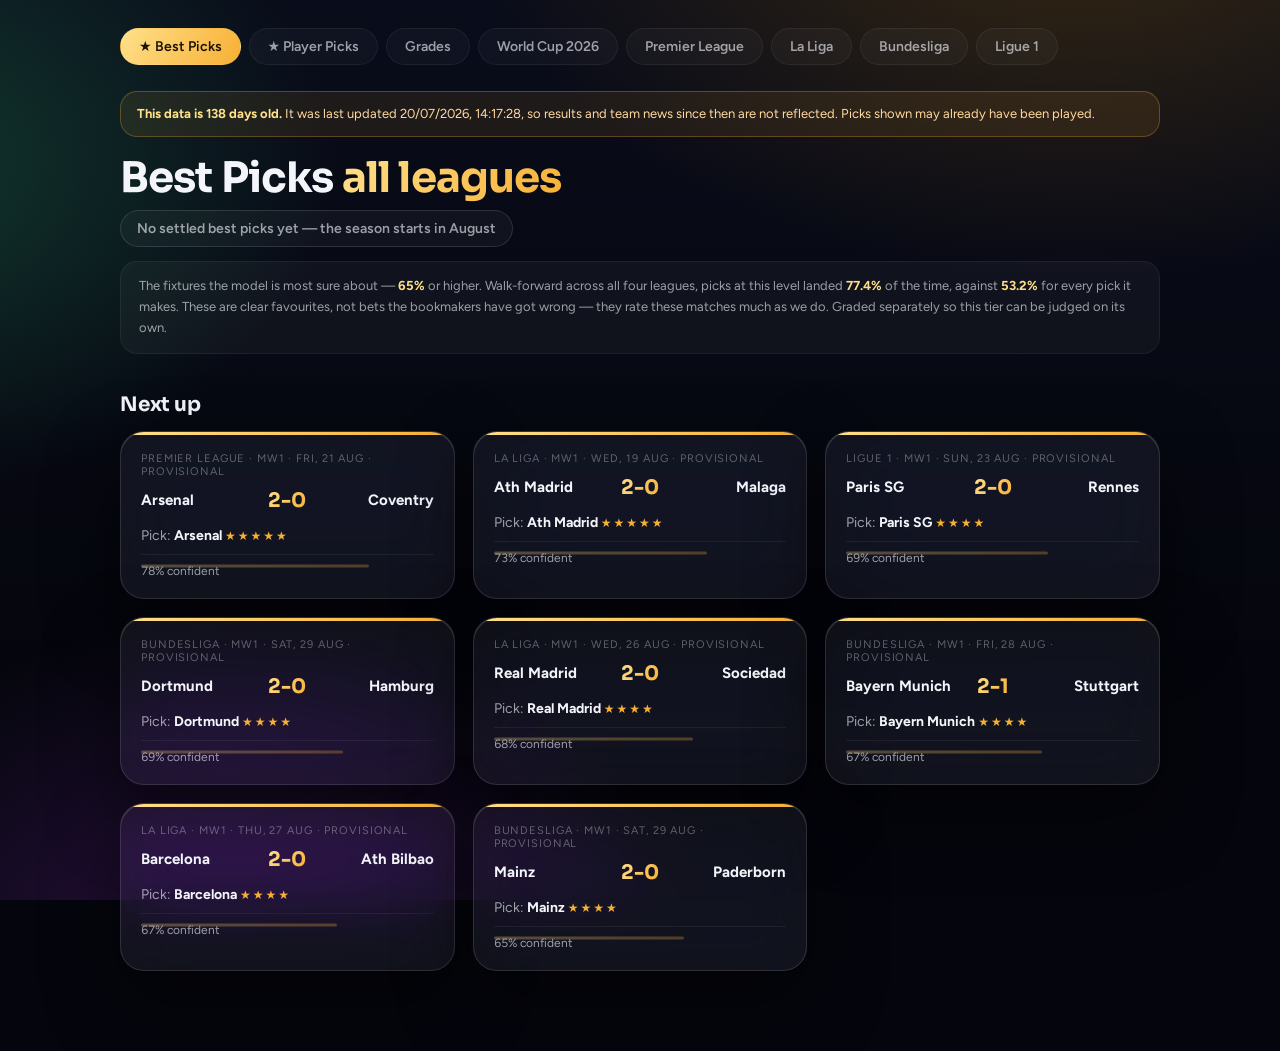
==== commit 583e1dfc: "rename product: Henry's Match Engine The World Cup is over; the live product is the four-league pred" ====
--- a/index.html
+++ b/index.html
@@ -3,7 +3,7 @@
 <head>
 <meta charset="UTF-8">
 <meta name="viewport" content="width=device-width, initial-scale=1.0, viewport-fit=cover">
-<title>Football Predictor</title>
+<title>Henry's Match Engine</title>
 <meta name="theme-color" content="#05060d">
 <link rel="icon" href="data:image/svg+xml,<svg xmlns='http://www.w3.org/2000/svg' viewBox='0 0 100 100'><text y='80' font-size='80'>⚽</text></svg>">
 <link rel="preconnect" href="https://fonts.googleapis.com">
@@ -42,6 +42,20 @@
 // because it happens entirely in someone else's browser. The HTML/CSS may still be
 // cached normally; only the data must never be.
 const NO_CACHE = {cache: 'no-store'};
+
+// team -> brand colour, merged across every league. The Best Picks and Player Picks
+// boards are cross-league, so they cannot use a single league's clubs file; without
+// this they render with the default accent and the page looks monotone.
+let CLUBS = null;
+async function allClubs() {
+  if (CLUBS) return CLUBS;
+  const files = COMPETITIONS.filter(c => c.clubs).map(c => c.clubs);
+  const loaded = await Promise.all(files.map(f =>
+    fetch(f, NO_CACHE).then(r => r.json()).catch(() => ({}))));
+  CLUBS = Object.assign({}, ...loaded);
+  return CLUBS;
+}
+const teamColour = t => (CLUBS && CLUBS[t] || {}).primary || '#8891a8';
 
 const pct = (n, d = 0) => `${Number(n).toFixed(d)}%`;
 const num = (n, d = 1) => Number(n).toFixed(d);
@@ -120,7 +134,7 @@
       const side = (team, props) => props.length
         ? `<div class="side-label">${team} — likely scorers</div><ul class="props">${propList(props)}</ul>`
         : `<div class="side-label">${team} — likely scorers</div><p class="missing">No player data: newly promoted, so they have no top-flight record yet.</p>`;
-      card.innerHTML = `
+      card.innerHTML = `<span class="edge"></span>
         <div class="mw">${when} · ${esc(m.venue || '')}</div>
         <header><span class="team">${esc(m.home)}</span><span class="score">${esc(p.score)}</span><span class="team away">${esc(m.away)}</span></header>
         <div class="pick">Pick: <strong>${esc(p.pick)}</strong> <span class="conf">${'★'.repeat(p.confidence)}</span></div>
@@ -260,9 +274,11 @@
     const grid = el('section', 'fixtures');
     for (const m of up) {
       const card = el('article', 'card glass best');
+      card.style.setProperty('--home', teamColour(m.home));
+      card.style.setProperty('--away', teamColour(m.away));
       const when = new Date(m.date).toLocaleDateString('en-GB',
         { weekday: 'short', day: 'numeric', month: 'short' });
-      card.innerHTML = `
+      card.innerHTML = `<span class="edge"></span>
         <div class="mw">${esc(m.league)} · MW${m.matchweek} · ${when}${m.provisional ? ' · provisional' : ''}</div>
         <header><span class="team">${esc(m.home)}</span><span class="score">${esc(m.score || '')}</span><span class="team away">${esc(m.away)}</span></header>
         <div class="pick">Pick: <strong>${esc(m.pick)}</strong> <span class="conf">${'★'.repeat(m.confidence || 0)}</span></div>
@@ -302,6 +318,8 @@
   const grid = el('section', 'fixtures');
   for (const p of rows) {
     const card = el('article', 'card glass best');
+    card.style.setProperty('--home', teamColour(p.team));
+    card.style.setProperty('--away', teamColour(p.team === p.home ? p.away : p.home));
     const when = new Date(p.date).toLocaleDateString('en-GB',
       { weekday: 'short', day: 'numeric', month: 'short' });
     const flags = [
@@ -310,7 +328,7 @@
       p.penalty_taker ? 'penalties' : '',
       p.gradeable === false ? 'not gradeable' : '',
     ].filter(Boolean).join(' · ');
-    card.innerHTML = `
+    card.innerHTML = `<span class="edge"></span>
       <div class="mw">${esc(p.league)} · ${when}${flags ? ' · ' + esc(flags) : ''}</div>
       <header><span class="team">${esc(p.player)}</span></header>
       <div class="sub">${esc(p.team)} · ${esc(p.home)} v ${esc(p.away)}</div>
@@ -428,6 +446,10 @@
     ${tierRow('Player picks (all markets)', pl.record)}
     ${MARKET_ORDER.map(mk => tierRow(
         (pl.markets || {})[mk] || mk, (pl.record_by_market || {})[mk])).join('')}
+    ${tierRow('Player picks — XI was known', (pl.record_by_lineup || {}).confirmed,
+              'frozen after both starting elevens were published')}
+    ${tierRow('Player picks — XI unknown', (pl.record_by_lineup || {}).unconfirmed,
+              'frozen on expected minutes, not a confirmed teamsheet')}
     ${(d.leagues || []).map(l => tierRow(l.label + ' — every pick', l.record)).join('')}
   </div>`;
   app.append(tiers);
@@ -537,6 +559,7 @@
   if (stale) app.append(stale);
   // Render errors are NOT caught here: a code bug should surface in the console,
   // not be silently disguised as a "Could not load" network message.
+  await allClubs();          // team colours for the cross-league boards
   if (comp.kind === 'best') renderBest(app, data);
   else if (comp.kind === 'players') renderPlayers(app, data);
   else if (comp.kind === 'grades') {
